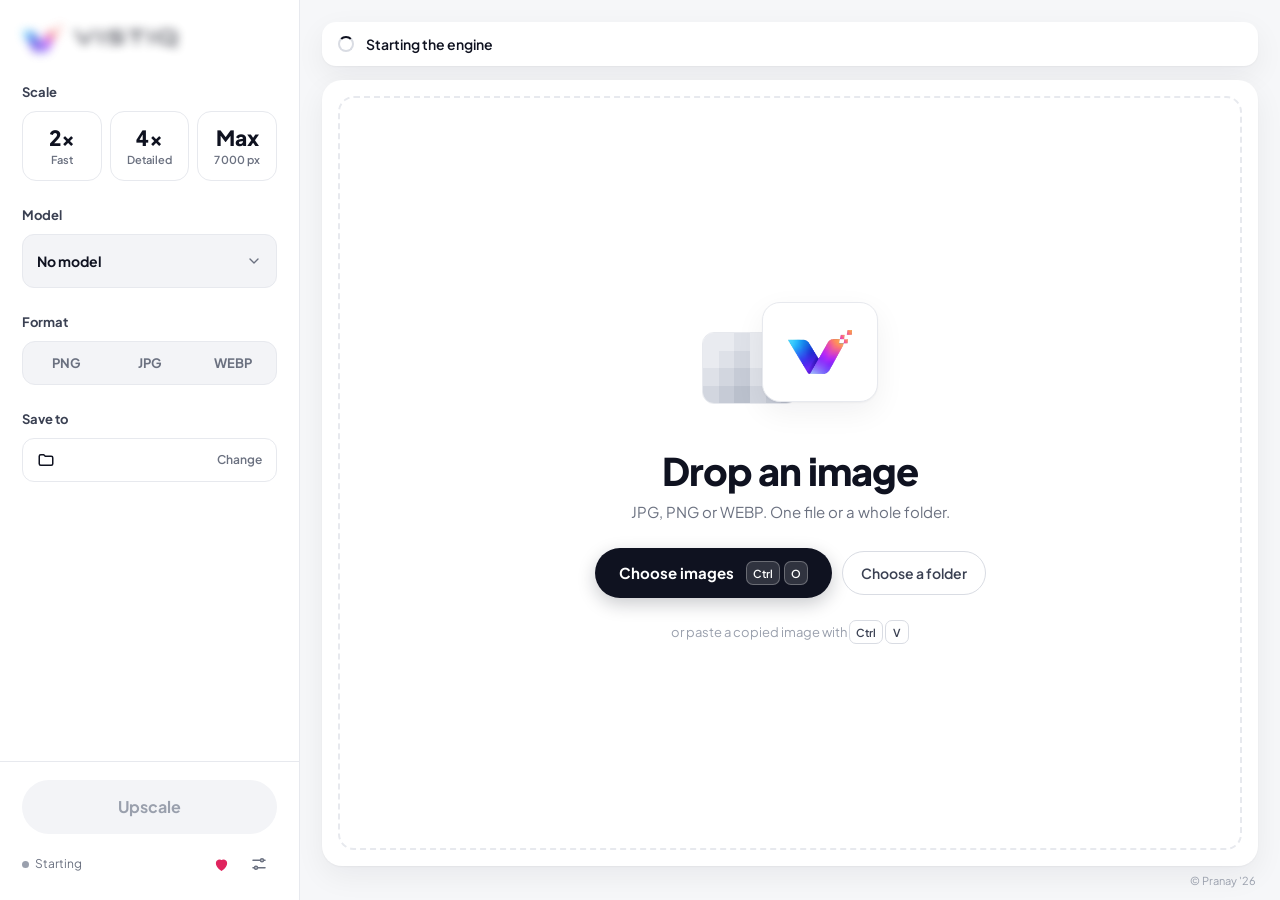
==== app/ui/index.html @ 2de5a00f "Magnifier over the before/after comparison Co-Authored-By: Claude Fable 5.2 <noreply@anthropic.com> " ====
<!doctype html>
<html lang="en">
<head>
<meta charset="utf-8">
<meta name="viewport" content="width=device-width, initial-scale=1">
<title>Vistiq</title>
<link rel="stylesheet" href="app.css">
</head>
<body>
<div class="shell">

  <aside class="rail" aria-label="Upscale settings">
    <button class="brand" id="brand" type="button" aria-label="Vistiq">
      <span class="logo" id="logo" aria-hidden="true">
        <span class="logo-blur"><span class="logo-art"><img src="assets/mark.png" alt=""><span class="word-ink"></span></span></span>
        <span class="logo-clear"><span class="logo-art"><img src="assets/mark.png" alt=""><span class="word-ink"></span></span></span>
      </span>
    </button>

    <div class="rail-body">
      <fieldset class="group">
        <legend>Scale</legend>
        <div class="tiles" role="radiogroup" aria-label="Scale" id="scales">
          <button type="button" class="tile" role="radio" data-scale="2"><b>2×</b><span data-sub="Fast">Fast</span></button>
          <button type="button" class="tile" role="radio" data-scale="4"><b>4×</b><span data-sub="Detailed">Detailed</span></button>
          <button type="button" class="tile" role="radio" data-scale="max"><b>Max</b><span data-sub="7000 px">7000 px</span></button>
        </div>
        <div class="size" id="size" hidden>
          <span id="size-in"></span>
          <svg viewBox="0 0 24 24" aria-hidden="true"><path d="M5 12h14M13 6l6 6-6 6"/></svg>
          <strong id="size-out"></strong>
        </div>
        <p class="hint size-note" id="size-note" hidden></p>
        <label class="toggle two-pass" id="two-pass-row" hidden>
          <input type="checkbox" id="two-pass"><span class="track"></span>
          <span class="toggle-text">Two passes<small>Two smaller steps instead of one jump. More detail, takes about 25% longer.</small></span>
        </label>
      </fieldset>

      <div class="group">
        <span class="label" id="model-label">Model</span>
        <button type="button" class="mdl-btn" id="mdl-btn" aria-haspopup="listbox" aria-expanded="false" aria-labelledby="model-label mdl-name">
          <span class="auto-badge" id="mdl-auto" hidden>AUTO</span>
          <span class="t"><b id="mdl-name">Model</b><small id="mdl-sub"></small></span>
          <svg viewBox="0 0 24 24" aria-hidden="true"><path d="M6 9l6 6 6-6"/></svg>
        </button>
        <div class="mdl-note" id="mdl-note" hidden></div>
      </div>

      <fieldset class="group">
        <legend>Format</legend>
        <div class="chips" role="radiogroup" aria-label="Format" id="formats">
          <button type="button" class="chip" role="radio" data-format="PNG">PNG</button>
          <button type="button" class="chip" role="radio" data-format="JPG">JPG</button>
          <button type="button" class="chip" role="radio" data-format="WEBP">WEBP</button>
        </div>
      </fieldset>

      <div class="group">
        <span class="label">Save to</span>
        <button type="button" class="folder" id="out-dir">
          <svg viewBox="0 0 24 24" aria-hidden="true"><path d="M3 7a2 2 0 0 1 2-2h4l2 2h8a2 2 0 0 1 2 2v8a2 2 0 0 1-2 2H5a2 2 0 0 1-2-2z"/></svg>
          <span id="out-dir-text"></span>
          <em>Change</em>
        </button>
      </div>
    </div>

    <div class="rail-foot">
      <div class="go-wrap" id="go-wrap">
        <button type="button" class="go" id="go" disabled>
          <span class="go-fill" id="go-fill" aria-hidden="true"></span>
          <span class="go-label" id="go-label">Upscale</span>
          <span class="go-label on" id="go-label-on" aria-hidden="true"></span>
        </button>
        <button type="button" class="go-x" id="go-x" aria-label="Cancel" title="Cancel" hidden>
          <svg viewBox="0 0 24 24" aria-hidden="true"><path d="M6 6l12 12M18 6L6 18"/></svg>
        </button>
      </div>
      <div class="go-meta" id="go-meta" hidden><span id="go-count"></span><span id="go-clock"></span></div>
      <div class="foot-row">
        <span class="status" id="status" role="status" aria-live="polite"></span>
        <span class="foot-icons">
        <button type="button" class="icon heart" id="open-support" aria-label="Support Vistiq">
          <svg viewBox="0 0 24 24" aria-hidden="true"><path d="M12 20s-7-4.4-7-10a4 4 0 0 1 7-2.6A4 4 0 0 1 19 10c0 5.6-7 10-7 10z"/></svg>
        </button>
        <button type="button" class="icon gear" id="open-settings" aria-label="Settings">
          <svg viewBox="0 0 24 24" aria-hidden="true"><path d="M4 7h10M18 7h2M4 17h2M10 17h10"/><circle cx="16" cy="7" r="2"/><circle cx="8" cy="17" r="2"/></svg>
        </button>
        </span>
      </div>
    </div>
  </aside>

  <main class="stage" id="stage">
    <div class="banner" id="banner" hidden>
      <span class="spinner" id="banner-spin" aria-hidden="true"></span>
      <span class="banner-text" id="banner-text"></span>
      <span class="banner-actions">
        <button type="button" class="ghost sm" id="banner-folder" hidden>Choose ComfyUI folder</button>
        <button type="button" class="ghost sm" id="banner-retry" hidden>Try again</button>
      </span>
    </div>

    <section class="setup" id="setup" hidden>
      <div class="setup-card">
        <h1 id="setup-h">Set up the engine</h1>
        <p class="lead" id="setup-lead">A one-time download. Vistiq keeps its own private copy, so nothing else on this PC changes.</p>
        <p class="gpu" id="gpu-line"></p>

        <div id="setup-choose" class="setup-choose">
          <span class="label">Model</span>
          <div class="models" id="setup-models" role="radiogroup" aria-label="Model"></div>
          <p class="hint" id="setup-total"></p>
          <div class="row setup-actions">
            <button type="button" class="primary" id="setup-go">Set up</button>
            <button type="button" class="ghost" id="setup-import">I already have the model files</button>
          </div>
          <button type="button" class="link" id="setup-own">Use my own ComfyUI instead</button>
        </div>

        <div id="setup-run" hidden>
          <ol class="steps" id="setup-steps"></ol>
          <div class="bar-row">
            <div class="bar"><span id="setup-bar"></span></div>
            <button type="button" class="ghost sm" id="setup-cancel">Pause</button>
          </div>
          <p class="hint detail" id="setup-detail"></p>
          <p class="hint">You can close Vistiq at any time. Setup carries on from where it stopped next time.</p>
        </div>

        <p class="setup-err" id="setup-err" hidden></p>
      </div>
    </section>

    <section class="empty" id="empty">
      <div class="dash" aria-hidden="true"></div>
      <div class="art" aria-hidden="true">
        <div class="pixels" id="pixels"></div>
        <div class="sharp"><img src="assets/mark.png" alt=""></div>
      </div>
      <h1>Drop an image</h1>
      <p>JPG, PNG or WEBP. One file or a whole folder.</p>
      <div class="row">
        <button type="button" class="primary" id="choose">
          Choose images <span class="keys light" aria-hidden="true"><kbd>Ctrl</kbd><kbd>O</kbd></span>
        </button>
        <button type="button" class="ghost" id="choose-folder">Choose a folder</button>
      </div>
      <p class="paste">or paste a copied image with <kbd>Ctrl</kbd> <kbd>V</kbd></p>
    </section>

    <section class="work" id="work" hidden>
      <header class="work-head">
        <div class="title">
          <h1 id="cur-name"></h1>
          <span id="cur-meta" class="meta"></span>
        </div>
        <div class="row">
          <button type="button" class="ghost" id="open-folder">Open folder</button>
          <button type="button" class="primary" id="show-file" hidden>Show file</button>
          <button type="button" class="icon remove-cur" id="remove-cur" aria-label="Remove this image" title="Remove this image">
            <svg viewBox="0 0 24 24" aria-hidden="true"><path d="M6 6l12 12M18 6L6 18"/></svg>
          </button>
        </div>
      </header>

      <div class="view" id="view">
        <img class="img after" id="img-after" alt="">
        <div class="before-clip" id="before-clip"><img class="img before" id="img-before" alt=""></div>
        <div class="divider" id="divider" hidden><span class="knob"><svg viewBox="0 0 24 24" aria-hidden="true"><path d="M9 6l-6 6 6 6M15 6l6 6-6 6"/></svg></span></div>
        <span class="tag left" id="tag-before" hidden>Before</span>
        <span class="tag right" id="tag-after" hidden>After</span>
        <input type="range" class="compare" id="compare" min="0" max="100" value="50" aria-label="Compare before and after" hidden>
        <div class="lens" id="lens" hidden aria-hidden="true">
          <div class="lens-layer" id="lens-lo-after"></div>
          <div class="lens-layer" id="lens-lo-before"></div>
          <img class="lens-layer" id="lens-hi-after" alt="">
          <img class="lens-layer" id="lens-hi-before" alt="">
          <span class="lens-line" id="lens-line"></span>
          <span class="lens-tag" id="lens-tag"></span>
        </div>
        <div class="veil" id="veil" hidden>
          <div class="ring"><svg viewBox="0 0 120 120" aria-hidden="true"><circle cx="60" cy="60" r="52" class="track"/><circle cx="60" cy="60" r="52" class="bar" id="ring-bar"/></svg><span id="ring-text"></span></div>
          <span class="veil-stage" id="veil-stage"></span>
          <button type="button" class="ghost sm" id="cancel">Cancel</button>
        </div>
        <div class="err" id="err" hidden></div>
      </div>

      <ul class="strip" id="strip" aria-label="Images"></ul>
    </section>

    <div class="toast" id="toast" role="status" aria-live="polite" hidden>
      <span class="toast-icon"><svg viewBox="0 0 24 24" aria-hidden="true"><path d="M12 3v12M7 10l5 5 5-5"/><path d="M5 21h14"/></svg></span>
      <div class="toast-text"><strong id="toast-title"></strong><span id="toast-body"></span></div>
      <button type="button" class="ghost sm" id="toast-later">Later</button>
      <button type="button" class="primary sm" id="toast-go">Restart now</button>
    </div>

    <span class="copyright">© Pranay '26</span>

    <div class="drop-hint" id="drop-hint" hidden><span>Drop to add</span></div>
  </main>
</div>

<div class="sheet-back" id="sheet" hidden>
  <div class="sheet" role="dialog" aria-modal="true" aria-labelledby="sheet-title">
    <header>
      <h2 id="sheet-title">Settings</h2>
      <button type="button" class="icon" id="close-settings" aria-label="Close">
        <svg viewBox="0 0 24 24" aria-hidden="true"><path d="M6 6l12 12M18 6L6 18"/></svg>
      </button>
    </header>
    <div class="group">
      <span class="label">Engine (ComfyUI)</span>
      <p class="hint" id="engine-line"></p>
      <label class="toggle">
        <input type="checkbox" id="keep-engine">
        <span class="track" aria-hidden="true"></span>
        <span class="toggle-text">Keep it running after closing Vistiq<small>Vistiq then opens ready to go. Uses a little memory in the background.</small></span>
      </label>
      <div class="row">
        <button type="button" class="ghost sm" id="stop-engine">Stop engine</button>
        <button type="button" class="ghost sm" id="reconnect">Reconnect</button>
        <button type="button" class="ghost sm" id="pick-comfy">Use another ComfyUI</button>
      </div>
    </div>
    <div class="group">
      <label for="max-size">Largest size</label>
      <div class="select">
        <select id="max-size">
          <option value="4096">4096 px (4K)</option>
          <option value="7000">7000 px</option>
          <option value="8192">8192 px (8K)</option>
          <option value="12000">12 000 px</option>
          <option value="16384">16 384 px (the most the upscaler can do)</option>
        </select>
        <svg viewBox="0 0 24 24" aria-hidden="true"><path d="M6 9l6 6 6-6"/></svg>
      </div>
      <p class="hint">Max goes up to this, and 2× and 4× never go past it. Bigger images take much longer and need more memory.</p>
    </div>
    <div class="group">
      <span class="label">Updates</span>
      <div class="upd">
        <div class="upd-text">
          <strong id="upd-version"></strong>
          <span class="hint" id="upd-status"></span>
        </div>
        <button type="button" class="ghost sm" id="upd-check">Check for updates</button>
        <button type="button" class="primary sm" id="upd-restart" hidden>Restart to update</button>
      </div>
      <button type="button" class="link" id="upd-notes" hidden>What's new</button>
    </div>
    <div class="group">
      <span class="label">Help</span>
      <div class="row"><button type="button" class="ghost sm" id="logs">Open logs</button></div>
    </div>
  </div>
</div>

<div class="sheet-back" id="support" hidden>
  <div class="sheet support" role="dialog" aria-modal="true" aria-labelledby="support-title">
    <header>
      <h2 id="support-title">Support Vistiq</h2>
      <button type="button" class="icon" id="close-support" aria-label="Close">
        <svg viewBox="0 0 24 24" aria-hidden="true"><path d="M6 6l12 12M18 6L6 18"/></svg>
      </button>
    </header>
    <p class="hint lead">Vistiq is free. If it saves you time, you can say thanks with PayPal.</p>
    <div class="qr"><img src="assets/support-qr.svg" alt="QR code for the PayPal support page"></div>
    <p class="hint center">Scan with your phone, or</p>
    <button type="button" class="primary pay" id="open-paypal">
      <svg viewBox="0 0 24 24" aria-hidden="true"><path d="M12 20s-7-4.4-7-10a4 4 0 0 1 7-2.6A4 4 0 0 1 19 10c0 5.6-7 10-7 10z"/></svg>
      Open PayPal
    </button>
    <button type="button" class="link center" id="paypal-mail">pranayratan@gmail.com</button>
  </div>
</div>

<div class="mdl-menu" id="mdl-menu" role="listbox" aria-labelledby="model-label" hidden></div>

<script src="app.js"></script>
</body>
</html>
---- app/ui/app.css ----
:root{
  --brand:linear-gradient(90deg,#22B0F5 0%,#3B54E9 30%,#8B2EF2 58%,#E0509F 82%,#FF9A52 100%);
  --bg:#F6F7F9; --rail:#FFFFFF; --card:#FFFFFF; --field:#F3F4F7; --line:#E7E9EE; --line-2:#D9DCE3;
  --ink:#0F1220; --ink-2:#3A4052; --dim:#6B7180; --faint:#9AA0AD;
  --ok:#1F9D55; --bad:#D92D3A; --bad-soft:#FDEEEF;
  --r-s:10px; --r:14px; --r-l:20px;
  --font:"Plus Jakarta Sans","Segoe UI Variable Text","Segoe UI",-apple-system,BlinkMacSystemFont,Roboto,"Helvetica Neue",sans-serif;
  --shadow:0 1px 2px rgba(15,18,32,.04),0 10px 30px rgba(15,18,32,.06);
  --shadow-btn:0 6px 18px rgba(15,18,32,.22);
}
@font-face{font-family:"Plus Jakarta Sans";src:url(assets/fonts/plus-jakarta-sans-400.ttf) format("truetype");font-weight:400;font-display:block}
@font-face{font-family:"Plus Jakarta Sans";src:url(assets/fonts/plus-jakarta-sans-500.ttf) format("truetype");font-weight:500;font-display:block}
@font-face{font-family:"Plus Jakarta Sans";src:url(assets/fonts/plus-jakarta-sans-600.ttf) format("truetype");font-weight:600;font-display:block}
@font-face{font-family:"Plus Jakarta Sans";src:url(assets/fonts/plus-jakarta-sans-700.ttf) format("truetype");font-weight:700;font-display:block}
@font-face{font-family:"Plus Jakarta Sans";src:url(assets/fonts/plus-jakarta-sans-800.ttf) format("truetype");font-weight:800;font-display:block}
*{box-sizing:border-box}
html,body{margin:0;height:100%;overflow:hidden}
body{background:var(--bg);color:var(--ink);font-family:var(--font);font-size:14px;line-height:20px;-webkit-font-smoothing:antialiased;user-select:none}
button,select,input{font:inherit;color:inherit}
button{cursor:pointer;border:0;background:none;padding:0;transition:background-color .12s,border-color .12s,color .12s,transform .12s,box-shadow .12s,opacity .12s}
button:disabled{cursor:not-allowed}
button:focus-visible,select:focus-visible,input:focus-visible{outline:2px solid var(--ink);outline-offset:2px}
svg{width:18px;height:18px;fill:none;stroke:currentColor;stroke-width:2;stroke-linecap:round;stroke-linejoin:round;flex-shrink:0}
kbd{display:inline-flex;align-items:center;justify-content:center;min-width:24px;height:24px;padding:0 6px;border-radius:7px;background:var(--card);border:1px solid var(--line-2);font:600 11px var(--font);color:var(--ink-2)}
[hidden]{display:none !important}

.shell{display:flex;height:100%}

/* rail */
.rail{width:300px;flex-shrink:0;background:var(--rail);border-right:1px solid var(--line);display:flex;flex-direction:column}
.brand{height:78px;padding:0 22px;display:flex;align-items:center;gap:12px;text-align:left}
.logo{position:relative;display:block;--x:-200px;--y:-200px}
.logo-blur,.logo-clear{display:block}
.logo-clear{position:absolute;inset:0}
.logo-art{display:flex;align-items:center;gap:12px}
.logo-art img{width:40px;height:auto;display:block}
.logo-blur{filter:blur(5px);opacity:.7;transition:filter .35s,opacity .35s}
.logo-clear{opacity:0;-webkit-mask-image:radial-gradient(circle 30px at var(--x) var(--y),#000 45%,transparent 100%);mask-image:radial-gradient(circle 30px at var(--x) var(--y),#000 45%,transparent 100%);transition:opacity .2s}
.word-ink{display:block;width:104px;height:18px;background:var(--ink);-webkit-mask:url(assets/wordmark.png) left center/contain no-repeat;mask:url(assets/wordmark.png) left center/contain no-repeat}
.brand:hover .logo-clear{opacity:1}
.brand.revealed .logo-blur{filter:blur(0);opacity:1}
.brand.revealed .logo-clear{opacity:0}
@media (prefers-reduced-motion: reduce){.logo-blur,.logo-clear{transition:none}}

.rail-body{flex:1;overflow-y:auto;padding:4px 22px 0;display:flex;flex-direction:column;gap:24px}
.group{margin:0;padding:0;border:0;display:flex;flex-direction:column;gap:9px}
.group legend,.group label,.group .label{padding:0;margin-bottom:9px;font-size:13px;font-weight:650;color:var(--ink-2)}
.group label,.group .label{margin-bottom:0}
.hint{margin:0;font-size:12px;line-height:16px;color:var(--dim)}

.tiles{display:grid;grid-template-columns:repeat(3,minmax(0,1fr));gap:8px}
.tile{height:70px;border:1.5px solid var(--line);border-radius:var(--r);background:var(--card);display:flex;flex-direction:column;align-items:center;justify-content:center;gap:2px}
.tile b{font-size:21px;line-height:26px;font-weight:800;letter-spacing:-.01em;font-variant-numeric:tabular-nums}
.tile span{font-size:11px;line-height:14px;font-weight:600;color:var(--dim)}
.tile:hover{border-color:var(--line-2);background:var(--field)}
.tile[aria-checked="true"]{border-color:var(--ink);background:var(--field)}
.tile[aria-checked="true"] span{color:var(--ink-2)}
.size{margin-top:2px;padding:10px 12px;border-radius:12px;background:var(--field);display:flex;align-items:center;justify-content:space-between;font-size:13px;font-variant-numeric:tabular-nums;color:var(--dim)}
.size strong{color:var(--ink);font-weight:800}
.size svg{width:16px;height:16px}

.select{position:relative}
.select select{width:100%;height:44px;padding:0 38px 0 14px;appearance:none;background:var(--field);border:1px solid var(--line);border-radius:12px;font-weight:600;cursor:pointer}
.select svg{position:absolute;right:14px;top:13px;pointer-events:none;color:var(--dim);width:16px;height:16px}

.chips{display:grid;grid-template-columns:repeat(3,minmax(0,1fr));gap:4px;padding:4px;border-radius:13px;background:var(--field);border:1px solid var(--line)}
.chip{height:34px;border-radius:10px;font-size:13px;font-weight:700;color:var(--dim)}
.chip:hover{color:var(--ink)}
.chip[aria-checked="true"]{background:var(--card);color:var(--ink);box-shadow:0 1px 3px rgba(15,18,32,.12)}

.folder{height:44px;padding:0 14px;border:1px solid var(--line);border-radius:12px;background:var(--card);display:flex;align-items:center;gap:10px;text-align:left;font-weight:600}
.folder span{flex:1;overflow:hidden;text-overflow:ellipsis;white-space:nowrap}
.folder em{font-style:normal;font-size:12px;color:var(--dim)}
.folder:hover{border-color:var(--line-2)}

.rail-foot{padding:18px 22px;border-top:1px solid var(--line);display:flex;flex-direction:column;gap:12px}
.go-wrap{position:relative}
.go{--p:0%;position:relative;width:100%;height:54px;border-radius:27px;overflow:hidden;background:var(--brand);color:#fff;font-size:16px;font-weight:700;display:flex;align-items:center;justify-content:center;box-shadow:0 8px 22px rgba(120,60,230,.32)}
.go:hover:not(:disabled):not(.running){transform:translateY(-1px);box-shadow:0 12px 26px rgba(120,60,230,.4)}
.go:disabled{background:var(--field);color:var(--faint);box-shadow:none}
.go-fill{position:absolute;left:0;top:0;bottom:0;width:0;background:var(--brand);background-size:var(--bw,300px) 100%;border-radius:27px;transition:width .4s ease}
.go-label{position:relative}
.go-label.on{display:none}
.go.running{background:var(--field);color:var(--ink);box-shadow:inset 0 0 0 1.5px var(--line-2);cursor:default;justify-content:flex-start;padding-left:22px}
.go.running .go-fill{width:var(--p)}
.go.running .go-label.on{display:block;position:absolute;left:22px;color:#fff;clip-path:inset(0 calc(100% - var(--fillpx, 0px)) 0 0)}
.go.running.indeterminate .go-fill{width:100%;opacity:.35;border-radius:27px;
  background:linear-gradient(90deg,#22B0F5,#3B54E9,#8B2EF2,#E0509F,#FF9A52,#E0509F,#8B2EF2,#3B54E9,#22B0F5) 0 0/600px 100% repeat-x;
  animation:flow 2.4s linear infinite;transition:none}
@keyframes flow{from{background-position:0 0}to{background-position:-600px 0}}
.go-x{position:absolute;right:7px;top:7px;width:40px;height:40px;border-radius:20px;background:#fff;border:1px solid var(--line-2);color:var(--ink);display:flex;align-items:center;justify-content:center;box-shadow:0 1px 3px rgba(15,18,32,.08)}
.go-x:hover{border-color:var(--bad);color:var(--bad)}
.go-x svg{width:16px;height:16px;stroke-width:2.4}
.go-meta{display:flex;justify-content:space-between;margin-top:-4px;padding:0 4px;font-size:12px;color:var(--dim);font-variant-numeric:tabular-nums}
.copyright{position:absolute;right:24px;bottom:9px;font-size:11px;color:var(--faint);pointer-events:none}
@media (prefers-reduced-motion: reduce){.go-fill{transition:none}.go.running.indeterminate .go-fill{animation:none}}
.keys{display:inline-flex;gap:4px}
.go kbd,.keys.light kbd{background:rgba(255,255,255,.14);border-color:rgba(255,255,255,.28);color:#fff}
.foot-row{display:flex;align-items:center;justify-content:space-between;gap:8px}
.status{font-size:12px;line-height:16px;color:var(--dim);display:flex;align-items:center;gap:6px;min-width:0}
.status .dot{width:7px;height:7px;border-radius:50%;background:var(--faint);flex-shrink:0}
.status.ok .dot{background:var(--ok)}
.status.bad .dot{background:var(--bad)}
.icon{width:36px;height:36px;border-radius:10px;display:flex;align-items:center;justify-content:center;color:var(--dim)}
.icon:hover{background:var(--field);color:var(--ink)}

/* stage */
.stage{flex:1;min-width:0;position:relative;padding:22px 22px 34px;display:flex;flex-direction:column;gap:14px}
.banner{display:flex;align-items:center;gap:12px;padding:12px 16px;border-radius:var(--r);background:var(--card);box-shadow:var(--shadow);font-weight:600}
.banner.bad{background:var(--bad-soft);color:var(--bad)}
.banner-text{flex:1}
.banner-actions{display:flex;gap:8px}
.spinner{width:16px;height:16px;border-radius:50%;border:2px solid var(--line-2);border-top-color:var(--ink);animation:spin .8s linear infinite;flex-shrink:0}
@keyframes spin{to{transform:rotate(360deg)}}

.primary{height:50px;padding:0 24px;border-radius:25px;background:var(--ink);color:#fff;font-size:15px;font-weight:700;display:inline-flex;align-items:center;gap:12px;box-shadow:var(--shadow-btn)}
.primary:hover{transform:translateY(-1px)}
.ghost{height:44px;padding:0 18px;border-radius:22px;border:1px solid var(--line-2);background:var(--card);font-weight:600;color:var(--ink-2)}
.ghost:hover{border-color:var(--ink);color:var(--ink)}
.ghost.sm{height:34px;padding:0 14px;border-radius:17px;font-size:13px}
.row{display:flex;align-items:center;gap:10px}

.empty{flex:1;position:relative;border-radius:var(--r-l);background:var(--card);box-shadow:var(--shadow);display:flex;flex-direction:column;align-items:center;justify-content:center;text-align:center}
.empty .dash{position:absolute;inset:16px;border:2px dashed var(--line);border-radius:16px;pointer-events:none}
.empty h1{margin:0;font-size:38px;line-height:46px;font-weight:800;letter-spacing:-.025em}
.empty>p{margin:8px 0 0;font-size:15px;color:var(--dim)}
.empty .row{margin-top:26px}
.empty .paste{margin-top:22px;font-size:13px;color:var(--faint)}
.art{position:relative;width:176px;height:120px;margin-bottom:26px}
.pixels{position:absolute;left:0;top:30px;width:96px;height:72px;border-radius:12px;overflow:hidden;display:grid;grid-template-columns:repeat(6,1fr);border:1px solid var(--line)}
.pixels i{display:block}
.sharp{position:absolute;right:0;top:0;width:116px;height:100px;border-radius:18px;background:var(--card);border:1px solid var(--line);box-shadow:var(--shadow);display:flex;align-items:center;justify-content:center}
.sharp img{width:64px}

.work{flex:1;min-height:0;display:flex;flex-direction:column;gap:14px}
.work-head{display:flex;align-items:center;justify-content:space-between;gap:16px}
.title{min-width:0}
.title h1{margin:0;font-size:21px;line-height:28px;font-weight:800;letter-spacing:-.015em;overflow:hidden;text-overflow:ellipsis;white-space:nowrap}
.meta{font-size:13px;color:var(--dim);font-weight:600}
.meta.ok{color:var(--ok)}
.meta.bad{color:var(--bad)}

.view{flex:1;min-height:0;position:relative;overflow:hidden;border-radius:var(--r-l);background:#ECEEF2;box-shadow:var(--shadow)}
.img{position:absolute;inset:0;width:100%;height:100%;object-fit:contain;pointer-events:none}
.before-clip{position:absolute;inset:0;overflow:hidden}
.divider{position:absolute;top:0;bottom:0;width:2px;margin-left:-1px;background:#fff;box-shadow:0 0 10px rgba(15,18,32,.3);pointer-events:none}
.knob{position:absolute;top:50%;left:50%;width:42px;height:42px;margin:-21px 0 0 -21px;border-radius:50%;background:var(--ink);color:#fff;display:flex;align-items:center;justify-content:center;box-shadow:var(--shadow-btn)}
.tag{position:absolute;top:14px;padding:4px 11px;border-radius:13px;font-size:12px;font-weight:700;pointer-events:none}
.tag.left{left:14px;background:rgba(255,255,255,.9);color:var(--ink-2)}
.tag.right{right:14px;background:var(--ink);color:#fff}
.compare{position:absolute;inset:0;width:100%;height:100%;margin:0;opacity:0;pointer-events:none}
.view.lensing{cursor:none}
.view.grab{cursor:ew-resize}
.lens{position:absolute;left:0;top:0;width:260px;height:260px;margin:-130px 0 0 -130px;border-radius:50%;overflow:hidden;pointer-events:none;background:#ECEEF2;box-shadow:0 0 0 3px #fff,0 0 0 4.5px rgba(15,18,32,.35),0 16px 44px rgba(15,18,32,.4);will-change:transform}
.lens-layer{position:absolute;inset:0;width:100%;height:100%;background-repeat:no-repeat}
.lens-layer[hidden],.lens-line[hidden]{display:none}
.lens-line{position:absolute;top:0;bottom:0;width:2px;margin-left:-1px;background:#fff;box-shadow:0 0 8px rgba(15,18,32,.35)}
.lens-tag{position:absolute;left:50%;bottom:14px;transform:translateX(-50%);padding:3px 10px;border-radius:11px;background:rgba(15,18,32,.78);color:#fff;font-size:11px;line-height:16px;font-weight:800;white-space:nowrap}
.view:focus-within{outline:2px solid var(--ink);outline-offset:3px}
.veil{position:absolute;inset:0;background:rgba(255,255,255,.72);backdrop-filter:blur(6px);display:flex;flex-direction:column;align-items:center;justify-content:center;gap:12px}
.ring{position:relative;width:120px;height:120px;display:flex;align-items:center;justify-content:center;font-size:22px;font-weight:800;font-variant-numeric:tabular-nums}
.ring svg{position:absolute;inset:0;width:120px;height:120px;transform:rotate(-90deg)}
.ring .track{stroke:var(--line);stroke-width:8}
.ring .bar{stroke:var(--ink);stroke-width:8;stroke-dasharray:327;stroke-dashoffset:327;transition:stroke-dashoffset .3s}
.ring.indeterminate svg{animation:spin 1.2s linear infinite}
.ring.indeterminate .bar{stroke-dashoffset:245}
.veil-stage{font-weight:700;color:var(--ink-2)}
.err{position:absolute;left:16px;right:16px;bottom:16px;padding:12px 16px;border-radius:12px;background:var(--bad-soft);color:var(--bad);font-weight:600}

.strip{list-style:none;margin:-8px -8px -16px -6px;padding:8px 8px 16px 6px;height:102px;flex-shrink:0;display:flex;gap:10px;overflow-x:auto}
.strip li{flex-shrink:0;position:relative}
.thumb{width:110px;height:76px;padding:3px;border:2px solid transparent;border-radius:16px;background:var(--card);box-shadow:var(--shadow);position:relative}
.thumb img{width:100%;height:100%;border-radius:11px;object-fit:cover;display:block}
.thumb[aria-current="true"]{border-color:var(--ink)}
.thumb .badge{position:absolute;right:8px;bottom:8px;width:20px;height:20px;border-radius:50%;display:flex;align-items:center;justify-content:center;color:#fff}
.thumb .badge svg{width:11px;height:11px;stroke-width:3.6}
.badge.done{background:var(--ok)}
.badge.error{background:var(--bad)}
.badge.running{background:var(--ink)}
.badge.running::after{content:"";width:10px;height:10px;border-radius:50%;border:2px solid rgba(255,255,255,.35);border-top-color:#fff;animation:spin .8s linear infinite}
.remove{position:absolute;top:-6px;right:-6px;width:22px;height:22px;border-radius:50%;background:var(--ink);color:#fff;box-shadow:0 0 0 2px var(--bg,#F4F5F8);display:none;align-items:center;justify-content:center}
.remove svg{width:12px;height:12px;stroke-width:3}
.strip li:hover .remove{display:flex}
.add{width:76px;height:76px;border:2px dashed var(--line-2);border-radius:16px;color:var(--dim);display:flex;align-items:center;justify-content:center}
.add:hover{border-color:var(--ink);color:var(--ink)}

.drop-hint{position:absolute;inset:12px;border-radius:var(--r-l);border:2px dashed var(--ink);background:rgba(255,255,255,.85);display:flex;align-items:center;justify-content:center;font-size:22px;font-weight:800;pointer-events:none}

/* settings sheet */
.sheet-back{position:fixed;inset:0;background:rgba(15,18,32,.28);display:flex;align-items:center;justify-content:center}
.sheet{width:440px;max-width:calc(100% - 32px);border-radius:var(--r-l);background:var(--card);box-shadow:0 30px 80px rgba(15,18,32,.25);padding:22px 24px 20px;display:flex;flex-direction:column;gap:20px}
.sheet header{display:flex;align-items:center;justify-content:space-between}
.sheet h2{margin:0;font-size:19px;font-weight:800}
.sheet input[type=number]{height:42px;padding:0 12px;border-radius:12px;border:1px solid var(--line);background:var(--field);font-weight:600;user-select:text}
.version{text-align:right}

/* engine setup */
.setup{flex:1;min-height:0;overflow-y:auto;border-radius:var(--r-l);background:var(--card);box-shadow:var(--shadow);display:flex;align-items:center;justify-content:center;padding:32px}
.setup-card{width:560px;max-width:100%;display:flex;flex-direction:column;gap:14px}
.setup h1{margin:0;font-size:30px;line-height:38px;font-weight:800;letter-spacing:-.02em}
.setup .lead{margin:0;font-size:15px;line-height:22px;color:var(--dim)}
.setup .gpu{margin:0 0 6px;font-size:13px;font-weight:600;color:var(--ink-2)}
.setup .gpu.bad{color:var(--bad)}
.setup .label{display:block;margin:10px 0 10px;font-size:13px;font-weight:650;color:var(--ink-2)}
.models{display:flex;flex-direction:column;gap:10px}
.model{display:flex;align-items:center;gap:14px;padding:14px 16px;border:1.5px solid var(--line);border-radius:var(--r);text-align:left;background:var(--card)}
.model:hover{border-color:var(--line-2);background:var(--field)}
.model[aria-checked="true"]{border-color:var(--ink);background:var(--field)}
.model .radio{width:18px;height:18px;border-radius:50%;border:2px solid var(--line-2);flex-shrink:0;display:flex;align-items:center;justify-content:center}
.model[aria-checked="true"] .radio{border-color:var(--ink)}
.model[aria-checked="true"] .radio::after{content:"";width:8px;height:8px;border-radius:50%;background:var(--ink)}
.model .txt{flex:1;display:flex;flex-direction:column}
.model b{font-size:15px;font-weight:700}
.model small{font-size:12px;color:var(--dim)}
.model .gb{font-size:13px;font-weight:700;color:var(--ink-2);font-variant-numeric:tabular-nums}
.model .pick{margin-left:8px;padding:2px 8px;border-radius:10px;background:var(--ink);color:#fff;font-size:11px;font-weight:700}
#setup-total{margin:12px 0 0;padding-left:2px}
.setup-actions{margin-top:22px}
.link{align-self:flex-start;margin-top:16px;font-size:13px;font-weight:600;color:var(--dim);text-decoration:underline;text-underline-offset:3px}
.link:hover{color:var(--ink)}
.steps{list-style:none;margin:6px 0 4px;padding:0;display:flex;flex-direction:column;gap:2px}
.steps li{display:flex;align-items:center;gap:12px;height:38px;font-weight:600;color:var(--faint)}
.steps li .st{width:20px;height:20px;border-radius:50%;border:2px solid var(--line-2);flex-shrink:0;display:flex;align-items:center;justify-content:center}
.steps li.done{color:var(--ink-2)}
.steps li.done .st{background:var(--ok);border-color:var(--ok);color:#fff}
.steps li.done .st svg{width:11px;height:11px;stroke-width:3.6}
.steps li.now{color:var(--ink)}
.steps li.now .st{border-color:var(--line);border-top-color:var(--ink);animation:spin .8s linear infinite}
.bar-row{display:flex;align-items:center;gap:16px;margin-top:2px}
.bar-row .bar{flex:1}
.setup .detail{margin:-4px 0 0;font-variant-numeric:tabular-nums}
.bar{height:8px;border-radius:4px;background:var(--field);overflow:hidden}
.bar span{display:block;height:100%;width:0;border-radius:4px;background:var(--ink);transition:width .3s}
.bar.indeterminate span{width:30%;animation:slide 1.2s ease-in-out infinite}
@keyframes slide{from{transform:translateX(-100%)}to{transform:translateX(340%)}}
.between{justify-content:space-between}
.setup-err{margin:4px 0 0;padding:12px 16px;border-radius:12px;background:var(--bad-soft);color:var(--bad);font-weight:600}

/* support */
.foot-icons{display:flex;gap:2px}
.heart{position:relative;color:#E0245E}
.heart svg{fill:#E0245E;stroke:#E0245E;width:17px;height:17px;animation:beat 1.6s ease-in-out infinite;transform-origin:center}
.heart::before{content:"";position:absolute;inset:4px;border-radius:50%;border:1.5px solid #E0245E;opacity:0;animation:ring 1.6s ease-out infinite;pointer-events:none}
.heart:hover{background:#FDECF1}
@keyframes beat{0%,100%{transform:scale(1)}14%{transform:scale(1.18)}28%{transform:scale(1)}42%{transform:scale(1.12)}70%{transform:scale(1)}}
@keyframes ring{0%{transform:scale(.6);opacity:.55}80%,100%{transform:scale(1.25);opacity:0}}
@media (prefers-reduced-motion: reduce){.heart svg,.heart::before{animation:none}}
.support{width:380px;align-items:stretch;text-align:left}
.support .lead{margin:-8px 0 0;font-size:13px;line-height:19px}
.qr{align-self:center;width:208px;height:208px;padding:16px;border-radius:var(--r);border:1px solid var(--line);background:#fff}
.qr img{width:100%;height:100%;display:block;image-rendering:pixelated}
.center{text-align:center;align-self:center;margin:0}
.pay{justify-content:center}
.pay svg{width:18px;height:18px}
.setup-choose{display:flex;flex-direction:column}
#setup-run{display:flex;flex-direction:column;gap:10px}
#setup-run .detail{margin:0}
#setup-run .hint:last-child{margin-top:6px;color:var(--faint)}

/* updates */
.primary.sm{height:34px;padding:0 16px;border-radius:17px;font-size:13px;gap:8px;box-shadow:none}
.upd{display:flex;align-items:center;gap:10px;padding:12px 14px;border-radius:12px;background:var(--field)}
.upd-text{flex:1;display:flex;flex-direction:column;min-width:0}
.upd-text strong{font-size:14px;font-weight:700}
.upd-text .hint.ok{color:var(--ok)}
.upd-text .hint.bad{color:var(--bad)}
.gear{position:relative}
.gear.has-update::after{content:"";position:absolute;top:6px;right:6px;width:8px;height:8px;border-radius:50%;background:#E0245E;border:2px solid var(--rail)}
.toast{position:absolute;right:28px;bottom:28px;max-width:440px;display:flex;align-items:center;gap:12px;padding:12px 12px 12px 14px;border-radius:16px;background:var(--card);box-shadow:0 2px 6px rgba(15,18,32,.06),0 18px 40px rgba(15,18,32,.16);border:1px solid var(--line);z-index:5}
.toast-icon{width:34px;height:34px;border-radius:10px;background:var(--field);display:flex;align-items:center;justify-content:center;flex-shrink:0}
.toast-text{flex:1;display:flex;flex-direction:column;min-width:0}
.toast-text strong{font-size:14px;font-weight:700}
.toast-text span{font-size:12px;color:var(--dim)}

.remove-cur{width:44px;height:44px;border-radius:22px;border:1px solid var(--line-2);background:var(--card);color:var(--ink-2)}
.remove-cur:hover{border-color:var(--bad);color:var(--bad);background:var(--bad-soft)}
.remove-cur:disabled{opacity:.4}

.toggle{display:flex;align-items:flex-start;gap:12px;cursor:pointer;margin:2px 0 4px}
.toggle input{position:absolute;opacity:0;width:1px;height:1px}
.toggle .track{width:38px;height:22px;border-radius:11px;background:var(--line-2);position:relative;flex-shrink:0;transition:background-color .15s;margin-top:1px}
.toggle .track::after{content:"";position:absolute;top:3px;left:3px;width:16px;height:16px;border-radius:50%;background:#fff;box-shadow:0 1px 2px rgba(15,18,32,.2);transition:transform .15s}
.toggle input:checked+.track{background:var(--ink)}
.toggle input:checked+.track::after{transform:translateX(16px)}
.toggle input:focus-visible+.track{outline:2px solid var(--ink);outline-offset:2px}
.toggle-text{display:flex;flex-direction:column;font-size:13px;font-weight:600;color:var(--ink)}
.toggle-text small{font-size:12px;font-weight:400;color:var(--dim);line-height:16px}

.size-note{margin:-2px 2px 0}
.tile.same{opacity:.55}
.inline-link{display:inline;font:inherit;font-weight:700;color:var(--ink);text-decoration:underline;text-underline-offset:2px}
.inline-link:hover{color:#8B2EF2}
.go.running .go-fill{transition:none}
.ring .bar{transition:none}

/* model picker */
.mdl-btn{height:54px;padding:0 14px;border-radius:12px;background:var(--field);border:1px solid var(--line);display:flex;align-items:center;gap:10px;text-align:left;width:100%}
.mdl-btn:hover{border-color:var(--line-2)}
.mdl-btn .t{flex:1;min-width:0;display:flex;flex-direction:column;line-height:17px}
.mdl-btn .t b{font-size:14px;font-weight:700;white-space:nowrap;overflow:hidden;text-overflow:ellipsis}
.mdl-btn .t small{font-size:12px;color:var(--dim);white-space:nowrap;overflow:hidden;text-overflow:ellipsis}
.mdl-btn svg{width:16px;height:16px;color:var(--dim)}
.auto-badge{padding:2px 7px;border-radius:9px;background:var(--brand);color:#fff;font-size:10px;font-weight:800;letter-spacing:.02em;flex-shrink:0}
.mdl-note{display:flex;flex-direction:column;gap:5px;padding:10px 12px;border-radius:12px;background:#F4F1FE;font-size:12px;line-height:16px;color:#4B3A8C}
.mdl-note.plain{background:var(--field);color:var(--ink-2)}
.mdl-note.bad{background:var(--bad-soft);color:var(--bad)}
.mdl-note .row2{display:flex;justify-content:space-between;gap:8px;font-weight:700}
.mdl-note .mini{height:4px;border-radius:2px;background:#fff;overflow:hidden}
.mdl-note .mini span{display:block;height:100%;background:var(--brand);transition:width .4s}
.mdl-note .lnk{font-weight:700;text-decoration:underline;text-underline-offset:2px;color:inherit;font-size:12px}
.mdl-menu{position:fixed;z-index:20;width:360px;max-height:calc(100vh - 40px);overflow-y:auto;background:#fff;border-radius:16px;border:1px solid var(--line);box-shadow:0 20px 50px rgba(15,18,32,.18);padding:6px}
.opt{display:flex;align-items:center;gap:12px;padding:10px 12px;border-radius:11px;cursor:pointer}
.opt:hover{background:var(--field)}
.opt.on{background:var(--field)}
.opt.off{cursor:default}
.opt.off:hover{background:none}
.opt .t{flex:1;min-width:0;display:flex;flex-direction:column;line-height:17px}
.opt .t b{font-size:14px;font-weight:700;display:flex;align-items:center;gap:6px}
.opt .t small{font-size:12px;color:var(--dim)}
.opt .here{font-size:11px;font-weight:700;color:var(--ok)}
.opt .gbsz{font-size:12px;font-weight:700;color:var(--dim);white-space:nowrap}
.opt .check{width:18px;height:18px;color:var(--ink);flex-shrink:0}
.opt .acts{display:flex;align-items:center;gap:6px;flex-shrink:0}
.pill{height:30px;padding:0 12px;border-radius:15px;border:1px solid var(--line-2);background:#fff;font-size:12px;font-weight:700;display:inline-flex;align-items:center;gap:6px;color:var(--ink)}
.pill:hover{border-color:var(--ink)}
.pill.danger{border-color:var(--bad);color:#fff;background:var(--bad)}
.pill svg{width:13px;height:13px;stroke-width:2.4}
.bin{width:30px;height:30px;border-radius:15px;display:inline-flex;align-items:center;justify-content:center;color:var(--faint)}
.bin:hover{background:var(--bad-soft);color:var(--bad)}
.bin svg{width:15px;height:15px}
.opt .dlbar{width:90px;display:flex;flex-direction:column;gap:3px;font-size:11px;color:var(--dim);text-align:right}
.opt .dlbar .mini{height:4px;border-radius:2px;background:var(--field);overflow:hidden}
.opt .dlbar .mini span{display:block;height:100%;background:var(--brand)}
.sep{height:1px;background:var(--line);margin:4px 8px}
.menu-msg{margin:6px 10px 4px;font-size:12px;color:var(--bad);font-weight:600}

.two-pass{margin-top:6px}
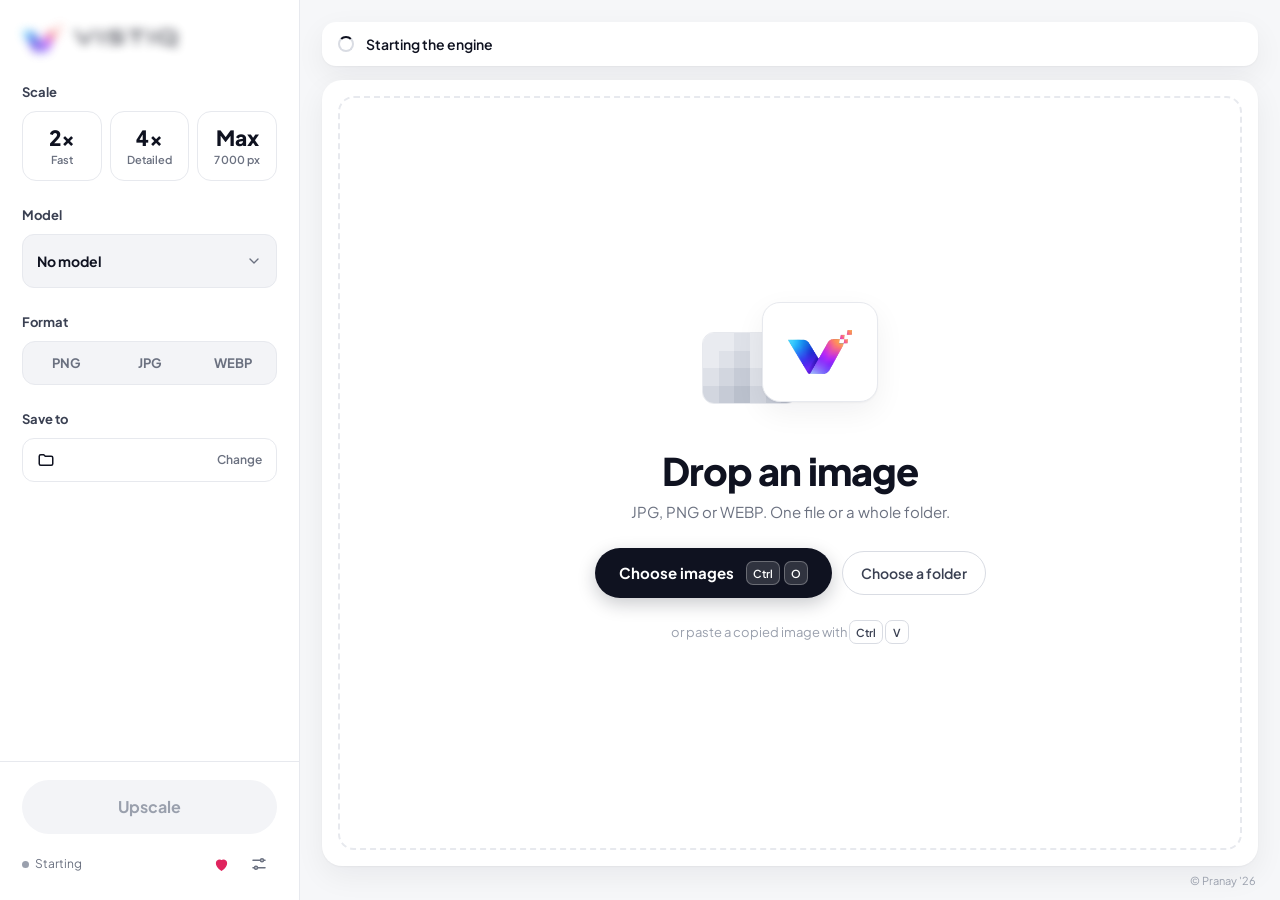
==== commit 7823ac80: "Offer own-engine setup when a chosen ComfyUI can't be used; never start ComfyUI Desktop Co-Authored-" ====
--- a/app/ui/index.html
+++ b/app/ui/index.html
@@ -106,6 +106,7 @@
       <div class="setup-card">
         <h1 id="setup-h">Set up the engine</h1>
         <p class="lead" id="setup-lead">A one-time download. Vistiq keeps its own private copy, so nothing else on this PC changes.</p>
+        <p class="setup-why" id="setup-why" hidden></p>
         <p class="gpu" id="gpu-line"></p>
 
         <div id="setup-choose" class="setup-choose">
@@ -181,9 +182,15 @@
           <span class="lens-tag" id="lens-tag"></span>
         </div>
         <div class="veil" id="veil" hidden>
-          <div class="ring"><svg viewBox="0 0 120 120" aria-hidden="true"><circle cx="60" cy="60" r="52" class="track"/><circle cx="60" cy="60" r="52" class="bar" id="ring-bar"/></svg><span id="ring-text"></span></div>
-          <span class="veil-stage" id="veil-stage"></span>
-          <button type="button" class="ghost sm" id="cancel">Cancel</button>
+          <div class="scan" id="scan">
+            <div class="scan-soft" id="scan-soft"><img id="scan-img" alt=""></div>
+            <span class="scan-glow" id="scan-glow"></span>
+            <span class="scan-line" id="scan-line"></span>
+          </div>
+          <div class="scan-row">
+            <span class="scan-pill" id="veil-stage"></span>
+            <button type="button" class="scan-cancel" id="cancel">Cancel</button>
+          </div>
         </div>
         <div class="err" id="err" hidden></div>
       </div>
--- a/app/ui/app.css
+++ b/app/ui/app.css
@@ -151,25 +151,31 @@
 .compare{position:absolute;inset:0;width:100%;height:100%;margin:0;opacity:0;pointer-events:none}
 .view.lensing{cursor:none}
 .view.grab{cursor:ew-resize}
-.lens{position:absolute;left:0;top:0;width:260px;height:260px;margin:-130px 0 0 -130px;border-radius:50%;overflow:hidden;pointer-events:none;background:#ECEEF2;box-shadow:0 0 0 3px #fff,0 0 0 4.5px rgba(15,18,32,.35),0 16px 44px rgba(15,18,32,.4);will-change:transform}
+.lens{position:absolute;left:0;top:0;width:520px;height:520px;margin:-260px 0 0 -260px;border-radius:50%;overflow:hidden;pointer-events:none;background:#ECEEF2;box-shadow:0 0 0 3px #fff,0 0 0 4.5px rgba(15,18,32,.35),0 16px 44px rgba(15,18,32,.4);will-change:transform}
 .lens-layer{position:absolute;inset:0;width:100%;height:100%;background-repeat:no-repeat}
 .lens-layer[hidden],.lens-line[hidden]{display:none}
 .lens-line{position:absolute;top:0;bottom:0;width:2px;margin-left:-1px;background:#fff;box-shadow:0 0 8px rgba(15,18,32,.35)}
-.lens-tag{position:absolute;left:50%;bottom:14px;transform:translateX(-50%);padding:3px 10px;border-radius:11px;background:rgba(15,18,32,.78);color:#fff;font-size:11px;line-height:16px;font-weight:800;white-space:nowrap}
+.lens-tag{position:absolute;left:50%;bottom:22px;transform:translateX(-50%);padding:3px 10px;border-radius:11px;background:rgba(15,18,32,.78);color:#fff;font-size:11px;line-height:16px;font-weight:800;white-space:nowrap}
 .view:focus-within{outline:2px solid var(--ink);outline-offset:3px}
-.veil{position:absolute;inset:0;background:rgba(255,255,255,.72);backdrop-filter:blur(6px);display:flex;flex-direction:column;align-items:center;justify-content:center;gap:12px}
-.ring{position:relative;width:120px;height:120px;display:flex;align-items:center;justify-content:center;font-size:22px;font-weight:800;font-variant-numeric:tabular-nums}
-.ring svg{position:absolute;inset:0;width:120px;height:120px;transform:rotate(-90deg)}
-.ring .track{stroke:var(--line);stroke-width:8}
-.ring .bar{stroke:var(--ink);stroke-width:8;stroke-dasharray:327;stroke-dashoffset:327;transition:stroke-dashoffset .3s}
-.ring.indeterminate svg{animation:spin 1.2s linear infinite}
-.ring.indeterminate .bar{stroke-dashoffset:245}
-.veil-stage{font-weight:700;color:var(--ink-2)}
+/* While an image upscales: a line of light in the logo's colours sweeps
+   across it. Ahead of the line the picture is soft, behind it sharp; the
+   line's place is the progress. */
+.veil{position:absolute;inset:0}
+.scan{position:absolute;overflow:hidden}
+.scan-soft{position:absolute;inset:0;overflow:hidden}
+.scan-soft img{position:absolute;inset:0;width:100%;height:100%;object-fit:cover;filter:blur(10px);transform:scale(1.05)}
+.scan-line{position:absolute;top:0;bottom:0;width:3px;margin-left:-1.5px;background:linear-gradient(180deg,#1FA2FF,#3B5BFF 30%,#8A2BF2 60%,#FF4F8B 85%,#FF9A3D);box-shadow:0 0 18px 4px rgba(138,43,242,.5)}
+.scan-glow{position:absolute;top:0;bottom:0;width:90px;margin-left:-90px;background:linear-gradient(90deg,transparent,rgba(255,255,255,.26))}
+.veil.waiting .scan-line,.veil.waiting .scan-glow{display:none}
+.scan-row{position:absolute;left:50%;bottom:18px;transform:translateX(-50%);display:flex;align-items:center;gap:8px}
+.scan-pill{padding:7px 15px;border-radius:17px;background:rgba(15,18,32,.8);color:#fff;font-size:13px;line-height:18px;font-weight:700;font-variant-numeric:tabular-nums;white-space:nowrap}
+.scan-cancel{padding:7px 14px;border-radius:17px;background:rgba(255,255,255,.92);color:var(--ink);font-size:13px;line-height:18px;font-weight:700;box-shadow:0 2px 10px rgba(15,18,32,.18)}
+.scan-cancel:hover{background:#fff}
 .err{position:absolute;left:16px;right:16px;bottom:16px;padding:12px 16px;border-radius:12px;background:var(--bad-soft);color:var(--bad);font-weight:600}
 
 .strip{list-style:none;margin:-8px -8px -16px -6px;padding:8px 8px 16px 6px;height:102px;flex-shrink:0;display:flex;gap:10px;overflow-x:auto}
 .strip li{flex-shrink:0;position:relative}
-.thumb{width:110px;height:76px;padding:3px;border:2px solid transparent;border-radius:16px;background:var(--card);box-shadow:var(--shadow);position:relative}
+.thumb{width:110px;height:76px;padding:3px;border:2px solid transparent;border-radius:16px;background:var(--card);box-shadow:0 2px 8px rgba(15,18,32,.09);position:relative}
 .thumb img{width:100%;height:100%;border-radius:11px;object-fit:cover;display:block}
 .thumb[aria-current="true"]{border-color:var(--ink)}
 .thumb .badge{position:absolute;right:8px;bottom:8px;width:20px;height:20px;border-radius:50%;display:flex;align-items:center;justify-content:center;color:#fff}
@@ -291,7 +297,6 @@
 .inline-link{display:inline;font:inherit;font-weight:700;color:var(--ink);text-decoration:underline;text-underline-offset:2px}
 .inline-link:hover{color:#8B2EF2}
 .go.running .go-fill{transition:none}
-.ring .bar{transition:none}
 
 /* model picker */
 .mdl-btn{height:54px;padding:0 14px;border-radius:12px;background:var(--field);border:1px solid var(--line);display:flex;align-items:center;gap:10px;text-align:left;width:100%}
@@ -335,3 +340,4 @@
 .menu-msg{margin:6px 10px 4px;font-size:12px;color:var(--bad);font-weight:600}
 
 .two-pass{margin-top:6px}
+.setup-why{margin:0 0 14px;padding:10px 12px;border-radius:12px;background:#FFF4E5;color:#7A4B00;font-size:13px;line-height:18px}
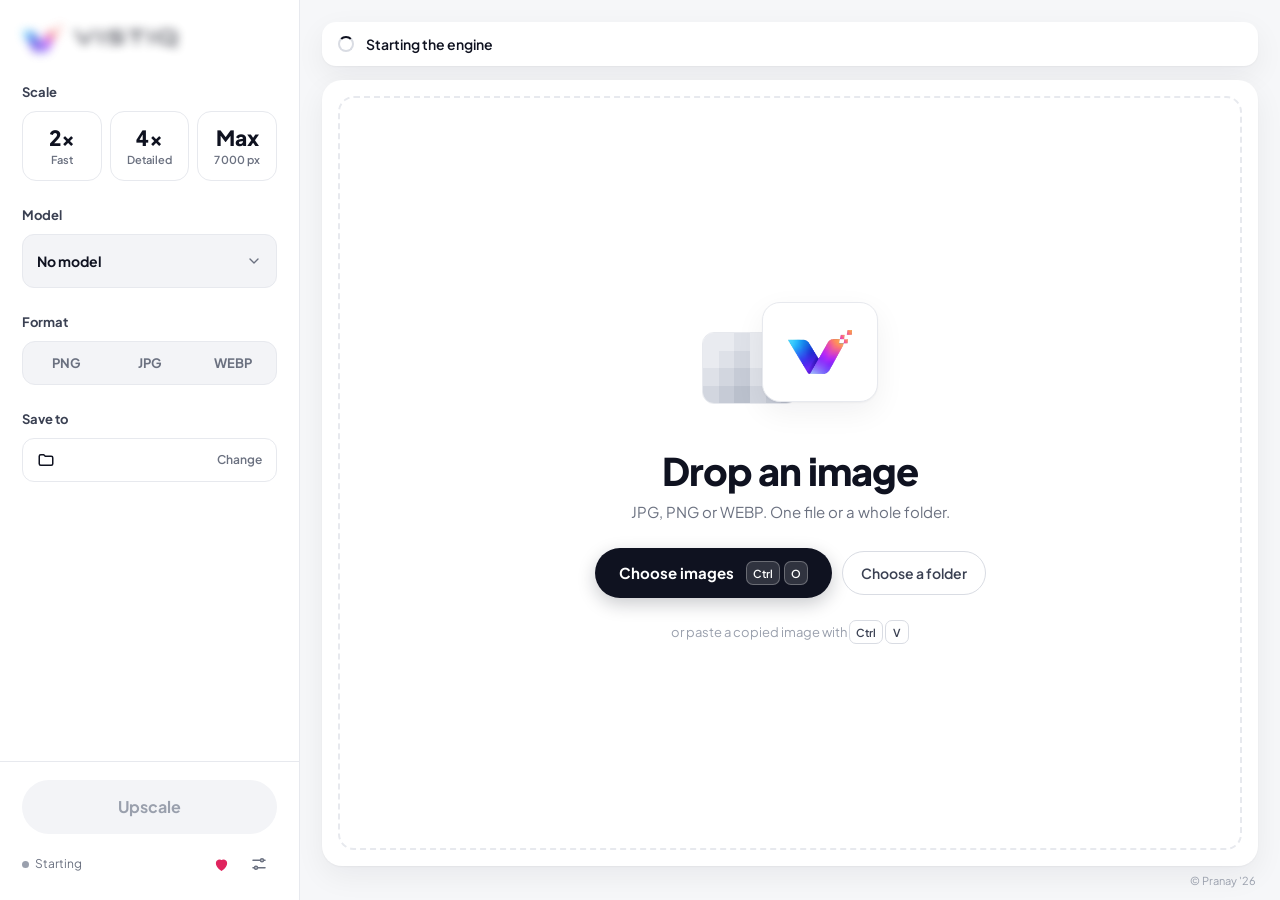
==== commit 57c55072: "Vistiq Studio: image generation next to the upscaler (test build) Create (sketch/render + prompt, pr" ====
--- a/app/ui/index.html
+++ b/app/ui/index.html
@@ -288,5 +288,7 @@
 <div class="mdl-menu" id="mdl-menu" role="listbox" aria-labelledby="model-label" hidden></div>
 
 <script src="app.js"></script>
+<link rel="stylesheet" href="studio.css">
+<script src="studio.js"></script>
 </body>
 </html>
--- a/app/ui/studio.css
+++ b/app/ui/studio.css
@@ -0,0 +1,138 @@
+/* Vistiq Studio: pages around the upscaler. Only active with body.studio. */
+body.studio{display:flex}
+body.studio>.shell{flex:1;min-width:0}
+body.studio:not([data-page="upscale"])>.shell{display:none}
+.s-nav,.s-page{display:none}
+body.studio .s-nav{width:78px;flex-shrink:0;background:#fff;border-right:1px solid var(--line);display:flex;flex-direction:column;align-items:center;padding:16px 0;gap:6px}
+.s-nav .s-logo{width:34px;height:34px;border-radius:10px;background:var(--brand);margin-bottom:14px;filter:blur(1.2px)}
+.s-nav button{width:62px;padding:8px 0;border-radius:12px;display:flex;flex-direction:column;align-items:center;gap:4px;font-size:10.5px;font-weight:700;color:var(--dim)}
+.s-nav button:hover{background:var(--field);color:var(--ink)}
+.s-nav button svg{width:22px;height:22px;fill:none;stroke:currentColor;stroke-width:1.8;stroke-linecap:round;stroke-linejoin:round}
+.s-nav button.on{background:var(--ink);color:#fff}
+.s-nav .s-sp{flex:1}
+body.studio .s-page.on{display:flex;flex:1;min-width:0;height:100%}
+
+.s-rail{width:320px;flex-shrink:0;background:#fff;border-right:1px solid var(--line);display:flex;flex-direction:column}
+.s-rail-body{flex:1;overflow:auto;padding:20px 20px 8px;display:flex;flex-direction:column;gap:16px}
+.s-rail h3{margin:0;font-size:18px;font-weight:800}
+.s-label{font-size:13px;font-weight:650;color:var(--ink-2);margin-bottom:-8px;display:flex;justify-content:space-between}
+.s-label em{font-style:normal;font-weight:700;color:var(--dim)}
+.s-hint{margin:0;font-size:12px;color:var(--dim);line-height:16px}
+.s-rail-foot{padding:14px 20px 18px;border-top:1px solid var(--line);display:flex;flex-direction:column;gap:8px}
+.s-go{position:relative;height:52px;border-radius:26px;background:var(--brand);color:#fff;font-size:16px;font-weight:800;width:100%;overflow:hidden}
+.s-go:disabled{opacity:.45;cursor:default}
+.s-go .s-go-fill{position:absolute;left:0;top:0;bottom:0;background:rgba(255,255,255,.22);transition:width .4s}
+.s-go span{position:relative}
+.s-cancel{height:36px;border-radius:18px;border:1px solid var(--line);font-weight:700;font-size:13px;color:var(--ink-2)}
+.s-meta{text-align:center;font-size:12px;color:var(--dim);min-height:16px}
+.s-err{font-size:12.5px;line-height:17px;color:var(--bad);background:var(--bad-soft);border-radius:10px;padding:8px 10px}
+
+.s-slot{display:flex;gap:10px;align-items:center;padding:8px;border-radius:12px;border:1.5px dashed var(--line-2);cursor:pointer;text-align:left;width:100%;background:none}
+.s-slot:hover,.s-slot.drag{border-color:var(--ink);background:var(--field)}
+.s-slot img{width:86px;height:54px;object-fit:cover;border-radius:8px;border:1px solid var(--line);flex-shrink:0}
+.s-slot span{display:flex;flex-direction:column;font-size:13px;font-weight:700;min-width:0}
+.s-slot span b{white-space:nowrap;overflow:hidden;text-overflow:ellipsis}
+.s-slot small{font-size:11.5px;font-weight:400;color:var(--dim);line-height:15px}
+.s-slot.empty{justify-content:center;height:70px;color:var(--dim);font-size:13px;font-weight:600}
+
+.s-prompt{width:100%;box-sizing:border-box;padding:10px 12px;border-radius:12px;background:var(--field);border:1px solid var(--line);font:13px/18px var(--font);color:var(--ink);min-height:84px;resize:vertical;user-select:text}
+.s-prompt:focus{outline:none;border-color:var(--ink)}
+.s-presets{display:flex;flex-wrap:wrap;gap:6px}
+.s-presets button{padding:5px 11px;border-radius:14px;background:var(--field);border:1px solid var(--line);font-size:12px;font-weight:700;color:var(--ink-2)}
+.s-presets button:hover{border-color:var(--line-2)}
+.s-presets button.on{background:var(--ink);color:#fff;border-color:var(--ink)}
+.s-seg{display:grid;grid-auto-flow:column;grid-auto-columns:1fr;gap:4px;padding:4px;border-radius:12px;background:var(--field);border:1px solid var(--line)}
+.s-seg button{height:34px;border-radius:9px;font-size:12.5px;font-weight:700;color:var(--dim)}
+.s-seg button.on{background:#fff;color:var(--ink);box-shadow:0 1px 3px rgba(15,18,32,.12)}
+.s-range{width:100%;accent-color:var(--ink);margin:6px 0 0}
+.s-ends{display:flex;justify-content:space-between;font-size:11.5px;color:var(--dim);margin-top:-12px}
+.s-select{width:100%;height:42px;padding:0 12px;border-radius:12px;background:var(--field);border:1px solid var(--line);font:600 13px var(--font);color:var(--ink)}
+
+.s-stage{flex:1;min-width:0;padding:22px;display:flex;flex-direction:column;gap:12px;position:relative}
+.s-ttl{font-size:20px;font-weight:800;display:flex;flex-direction:column;padding-right:280px;min-height:46px}
+.s-ttl small{font-size:12.5px;font-weight:600;color:var(--dim)}
+.s-acts{position:absolute;top:22px;right:22px;display:flex;gap:8px}
+.s-acts button,.s-btn{padding:9px 16px;border-radius:20px;border:1px solid var(--line);background:#fff;font-weight:700;font-size:13px;color:var(--ink)}
+.s-acts button:hover,.s-btn:hover{border-color:var(--line-2)}
+.s-acts button.p,.s-btn.p{background:var(--ink);color:#fff;border-color:var(--ink)}
+.s-acts button:disabled{opacity:.4}
+.s-view{flex:1;border-radius:20px;overflow:hidden;background:#ECEEF2;position:relative;min-height:0}
+.s-fit{position:absolute}
+.s-fit img,.s-fit canvas{position:absolute;inset:0;width:100%;height:100%;display:block}
+.s-fit canvas{cursor:none;touch-action:none}
+.s-empty{position:absolute;inset:0;display:flex;flex-direction:column;align-items:center;justify-content:center;gap:6px;color:var(--dim);font-size:14px;font-weight:600;text-align:center;padding:20px}
+.s-empty b{font-size:18px;color:var(--ink)}
+.s-tag{position:absolute;top:12px;left:12px;padding:4px 10px;border-radius:12px;background:rgba(15,18,32,.78);color:#fff;font-size:11.5px;font-weight:800;pointer-events:none}
+.s-tag.r{left:auto;right:12px}
+.s-busy{position:absolute;left:50%;bottom:16px;transform:translateX(-50%);padding:8px 16px;border-radius:18px;background:rgba(15,18,32,.82);color:#fff;font-size:12.5px;font-weight:700;display:flex;gap:10px;align-items:center}
+.s-busy i{display:block;width:120px;height:4px;border-radius:2px;background:rgba(255,255,255,.25);overflow:hidden}
+.s-busy i b{display:block;height:100%;background:var(--brand);transition:width .4s}
+.s-ring{position:absolute;border-radius:50%;box-shadow:0 0 0 2px #fff,0 0 0 3.5px rgba(15,18,32,.5);pointer-events:none;transform:translate(-50%,-50%)}
+.s-tools{position:absolute;top:14px;left:50%;transform:translateX(-50%);display:flex;align-items:center;gap:4px;padding:5px;border-radius:16px;background:rgba(255,255,255,.96);box-shadow:0 6px 20px rgba(15,18,32,.18);z-index:2}
+.s-tools button{height:34px;padding:0 12px;border-radius:11px;display:flex;align-items:center;gap:6px;font-size:12.5px;font-weight:700;color:var(--ink-2)}
+.s-tools button:hover{background:var(--field)}
+.s-tools button.on{background:var(--ink);color:#fff}
+.s-tools svg{width:16px;height:16px;fill:none;stroke:currentColor;stroke-width:2;stroke-linecap:round;stroke-linejoin:round}
+.s-tools label{display:flex;align-items:center;gap:8px;padding:0 8px;font-size:12px;font-weight:700;color:var(--dim)}
+.s-tools input{width:90px;accent-color:var(--ink)}
+.s-tools .sep{width:1px;height:22px;background:var(--line);margin:0 2px}
+.s-maskhint{position:absolute;bottom:14px;left:50%;transform:translateX(-50%);padding:7px 14px;border-radius:16px;background:rgba(15,18,32,.8);color:#fff;font-size:12.5px;font-weight:700;pointer-events:none;white-space:nowrap}
+
+.s-vars{display:flex;gap:10px;align-items:center;min-height:66px;overflow-x:auto}
+.s-vars img{width:112px;height:63px;object-fit:cover;border-radius:12px;border:2px solid transparent;cursor:pointer;flex-shrink:0}
+.s-vars img.sel{border-color:var(--ink)}
+.s-vars .s-ph{width:112px;height:63px;border-radius:12px;background:linear-gradient(90deg,#E6E8ED,#F2F3F6,#E6E8ED);background-size:200% 100%;animation:s-shim 1.2s linear infinite;flex-shrink:0}
+@keyframes s-shim{to{background-position:-200% 0}}
+.s-more{height:63px;padding:0 16px;border-radius:12px;border:2px dashed var(--line-2);display:flex;align-items:center;font-size:13px;font-weight:700;color:var(--dim);flex-shrink:0}
+.s-more:hover{border-color:var(--ink);color:var(--ink)}
+.s-refine{display:flex;gap:8px}
+.s-refine input{flex:1;padding:11px 14px;border-radius:14px;background:#fff;border:1px solid var(--line);font:13px var(--font);color:var(--ink);user-select:text}
+.s-refine input:focus{outline:none;border-color:var(--ink)}
+.s-refine button{padding:0 18px;border-radius:14px;background:var(--ink);color:#fff;font-weight:700}
+.s-refine button:disabled{opacity:.4}
+.s-twin{display:grid;grid-template-columns:1fr 1fr;gap:12px;height:150px;flex-shrink:0}
+.s-twin .box{border-radius:16px;overflow:hidden;position:relative;background:#ECEEF2}
+.s-twin img{width:100%;height:100%;object-fit:cover;display:block}
+
+.s-scroll{flex:1;overflow:auto;padding:26px 28px;display:flex;flex-direction:column;gap:14px;position:relative}
+.s-scroll .s-ttl{font-size:24px;padding-right:200px}
+.s-scroll .s-acts{top:28px;right:28px}
+.s-filters{display:flex;gap:6px;flex-wrap:wrap}
+.s-filters button{padding:6px 12px;border-radius:14px;background:#fff;border:1px solid var(--line);font-size:12.5px;font-weight:700;color:var(--dim)}
+.s-filters button.on{background:var(--ink);color:#fff;border-color:var(--ink)}
+.s-grid{display:grid;grid-template-columns:repeat(auto-fill,minmax(210px,1fr));gap:12px}
+.s-card{background:#fff;border-radius:14px;overflow:hidden;box-shadow:0 2px 8px rgba(15,18,32,.07);position:relative}
+.s-card img{width:100%;height:130px;object-fit:cover;display:block;background:#ECEEF2}
+.s-card .s-cap{padding:8px 10px;font-size:12px;font-weight:700;display:flex;justify-content:space-between;gap:8px}
+.s-card .s-cap span:first-child{white-space:nowrap;overflow:hidden;text-overflow:ellipsis}
+.s-card .s-hover{position:absolute;left:0;right:0;top:0;height:130px;display:flex;align-items:flex-end;justify-content:center;gap:6px;padding:8px;background:linear-gradient(transparent 40%,rgba(15,18,32,.55));opacity:0;transition:opacity .15s}
+.s-card:hover .s-hover{opacity:1}
+.s-card .s-hover button{padding:5px 10px;border-radius:12px;background:#fff;font-size:11.5px;font-weight:800;color:var(--ink)}
+.s-pill{padding:3px 8px;border-radius:9px;font-size:10.5px;font-weight:800;background:var(--field);color:var(--ink-2);flex-shrink:0}
+.s-none{color:var(--dim);font-size:13.5px;padding:40px 0;text-align:center}
+
+.s-sec{font-size:15px;font-weight:800;margin:8px 0 -4px}
+.s-folder{display:flex;align-items:center;gap:10px;padding:12px 14px;border-radius:12px;background:var(--field);border:1px solid var(--line);font-size:13px;text-align:left;width:100%}
+.s-folder code{flex:1;font-family:inherit;font-weight:700;word-break:break-all}
+.s-folder em{font-style:normal;font-weight:700;color:var(--ink-2)}
+.s-tree{font-size:12.5px;line-height:22px;color:var(--ink-2);padding:10px 14px;border-radius:12px;background:#fff;border:1px solid var(--line)}
+.s-list{background:#fff;border-radius:16px;padding:4px 16px;box-shadow:0 2px 8px rgba(15,18,32,.06)}
+.s-row{display:flex;align-items:center;gap:12px;padding:12px 0;border-bottom:1px solid var(--line)}
+.s-row:last-child{border:0}
+.s-row .n{flex:1;display:flex;flex-direction:column;min-width:0}
+.s-row .n b{font-size:14px}
+.s-row .n small{font-size:12px;color:var(--dim)}
+.s-ok{color:var(--ok);font-weight:700;font-size:12.5px}
+.s-miss{color:var(--bad);font-weight:700;font-size:12.5px}
+.s-link{font-weight:700;font-size:12.5px;color:var(--ink);text-decoration:underline}
+.s-bar{height:6px;border-radius:3px;background:var(--line);overflow:hidden}
+.s-bar i{display:block;height:100%;background:var(--brand);transition:width .4s}
+.s-bar.ind i{width:30%!important;animation:s-ind 1.2s ease-in-out infinite}
+@keyframes s-ind{0%{margin-left:-30%}100%{margin-left:100%}}
+.s-btns{display:flex;gap:8px;flex-wrap:wrap}
+
+.s-center{flex:1;display:flex;align-items:center;justify-content:center;overflow:auto;padding:24px}
+.s-su{width:640px;max-width:100%;background:#fff;border-radius:22px;padding:30px;box-shadow:var(--shadow);display:flex;flex-direction:column;gap:14px}
+.s-su h1{margin:0;font-size:24px}
+.s-su p{margin:0;color:var(--dim);font-size:13.5px;line-height:19px}
+.s-su .s-list{box-shadow:none;border:1px solid var(--line);padding:0 14px}
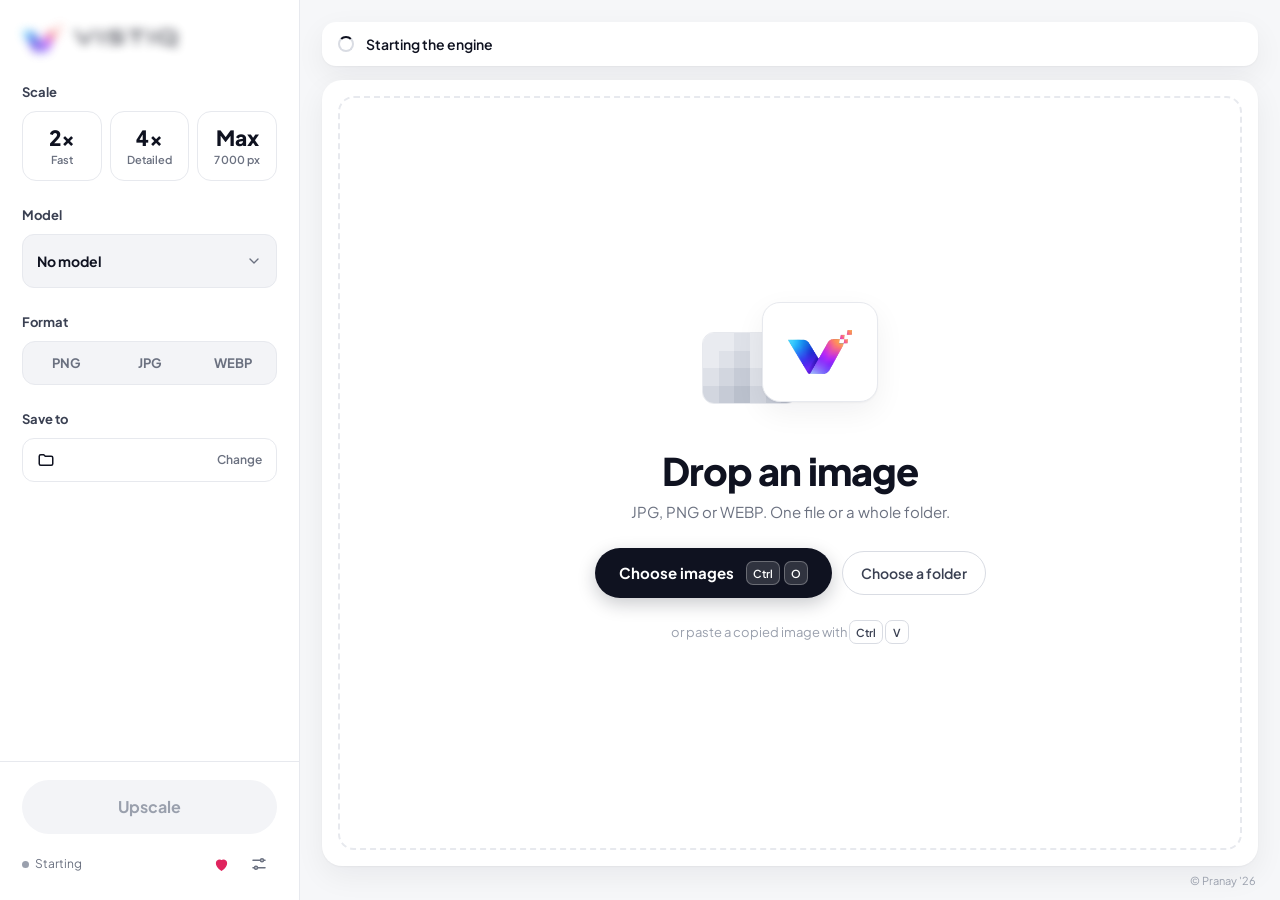
==== commit d97d4db7: "Board: Studio opens on an infinite canvas with the Live tile (Connect under it), pasted/dropped imag" ====
--- a/app/ui/index.html
+++ b/app/ui/index.html
@@ -289,6 +289,7 @@
 
 <script src="app.js"></script>
 <link rel="stylesheet" href="studio.css">
+<script src="board.js"></script>
 <script src="studio.js"></script>
 </body>
 </html>
--- a/app/ui/studio.css
+++ b/app/ui/studio.css
@@ -4,7 +4,10 @@
 body.studio:not([data-page="upscale"])>.shell{display:none}
 .s-nav,.s-page{display:none}
 body.studio .s-nav{width:78px;flex-shrink:0;background:#fff;border-right:1px solid var(--line);display:flex;flex-direction:column;align-items:center;padding:16px 0;gap:6px}
-.s-nav .s-logo{width:34px;height:34px;border-radius:10px;background:var(--brand);margin-bottom:14px;filter:blur(1.2px)}
+.s-nav .s-logo{width:44px;height:44px;margin-bottom:12px;display:flex;align-items:center;justify-content:center}
+.s-nav .s-logo img{width:40px;height:auto;filter:blur(2.5px);transition:filter .35s}
+.s-nav .s-logo:hover img{filter:none}
+body.studio .shell .rail .brand{display:none}
 .s-nav button{width:62px;padding:8px 0;border-radius:12px;display:flex;flex-direction:column;align-items:center;gap:4px;font-size:10.5px;font-weight:700;color:var(--dim)}
 .s-nav button:hover{background:var(--field);color:var(--ink)}
 .s-nav button svg{width:22px;height:22px;fill:none;stroke:currentColor;stroke-width:1.8;stroke-linecap:round;stroke-linejoin:round}
@@ -67,8 +70,8 @@
 .s-busy{position:absolute;left:50%;bottom:16px;transform:translateX(-50%);padding:8px 16px;border-radius:18px;background:rgba(15,18,32,.82);color:#fff;font-size:12.5px;font-weight:700;display:flex;gap:10px;align-items:center}
 .s-busy i{display:block;width:120px;height:4px;border-radius:2px;background:rgba(255,255,255,.25);overflow:hidden}
 .s-busy i b{display:block;height:100%;background:var(--brand);transition:width .4s}
-.s-ring{position:absolute;border-radius:50%;box-shadow:0 0 0 2px #fff,0 0 0 3.5px rgba(15,18,32,.5);pointer-events:none;transform:translate(-50%,-50%)}
-.s-tools{position:absolute;top:14px;left:50%;transform:translateX(-50%);display:flex;align-items:center;gap:4px;padding:5px;border-radius:16px;background:rgba(255,255,255,.96);box-shadow:0 6px 20px rgba(15,18,32,.18);z-index:2}
+.s-ring{position:absolute;z-index:1;border-radius:50%;box-shadow:0 0 0 2px #fff,0 0 0 3.5px rgba(15,18,32,.5);pointer-events:none;transform:translate(-50%,-50%)}
+.s-tools{position:absolute;top:12px;left:50%;transform:translateX(-50%);display:flex;align-items:center;gap:4px;padding:5px;border-radius:16px;background:rgba(255,255,255,.96);box-shadow:0 6px 20px rgba(15,18,32,.18);z-index:2}
 .s-tools button{height:34px;padding:0 12px;border-radius:11px;display:flex;align-items:center;gap:6px;font-size:12.5px;font-weight:700;color:var(--ink-2)}
 .s-tools button:hover{background:var(--field)}
 .s-tools button.on{background:var(--ink);color:#fff}
@@ -76,7 +79,7 @@
 .s-tools label{display:flex;align-items:center;gap:8px;padding:0 8px;font-size:12px;font-weight:700;color:var(--dim)}
 .s-tools input{width:90px;accent-color:var(--ink)}
 .s-tools .sep{width:1px;height:22px;background:var(--line);margin:0 2px}
-.s-maskhint{position:absolute;bottom:14px;left:50%;transform:translateX(-50%);padding:7px 14px;border-radius:16px;background:rgba(15,18,32,.8);color:#fff;font-size:12.5px;font-weight:700;pointer-events:none;white-space:nowrap}
+.s-maskhint{position:absolute;bottom:10px;left:50%;transform:translateX(-50%);padding:7px 14px;border-radius:16px;background:rgba(15,18,32,.8);color:#fff;font-size:12.5px;font-weight:700;pointer-events:none;white-space:nowrap}
 
 .s-vars{display:flex;gap:10px;align-items:center;min-height:66px;overflow-x:auto}
 .s-vars img{width:112px;height:63px;object-fit:cover;border-radius:12px;border:2px solid transparent;cursor:pointer;flex-shrink:0}
@@ -105,9 +108,10 @@
 .s-card img{width:100%;height:130px;object-fit:cover;display:block;background:#ECEEF2}
 .s-card .s-cap{padding:8px 10px;font-size:12px;font-weight:700;display:flex;justify-content:space-between;gap:8px}
 .s-card .s-cap span:first-child{white-space:nowrap;overflow:hidden;text-overflow:ellipsis}
-.s-card .s-hover{position:absolute;left:0;right:0;top:0;height:130px;display:flex;align-items:flex-end;justify-content:center;gap:6px;padding:8px;background:linear-gradient(transparent 40%,rgba(15,18,32,.55));opacity:0;transition:opacity .15s}
+.s-card .s-hover{position:absolute;left:0;right:0;top:0;height:130px;box-sizing:border-box;display:grid;grid-template-columns:1fr 1fr;align-content:end;gap:6px;padding:8px;background:linear-gradient(transparent 20%,rgba(15,18,32,.6));opacity:0;transition:opacity .15s}
 .s-card:hover .s-hover{opacity:1}
-.s-card .s-hover button{padding:5px 10px;border-radius:12px;background:#fff;font-size:11.5px;font-weight:800;color:var(--ink)}
+.s-card .s-hover button{height:28px;padding:0 6px;border-radius:10px;background:#fff;font-size:11.5px;font-weight:800;color:var(--ink);white-space:nowrap;overflow:hidden;text-overflow:ellipsis}
+.s-card .s-hover button:hover{background:var(--field)}
 .s-pill{padding:3px 8px;border-radius:9px;font-size:10.5px;font-weight:800;background:var(--field);color:var(--ink-2);flex-shrink:0}
 .s-none{color:var(--dim);font-size:13.5px;padding:40px 0;text-align:center}
 
@@ -136,3 +140,237 @@
 .s-su h1{margin:0;font-size:24px}
 .s-su p{margin:0;color:var(--dim);font-size:13.5px;line-height:19px}
 .s-su .s-list{box-shadow:none;border:1px solid var(--line);padding:0 14px}
+.s-ring[hidden]{display:none}
+.s-steps{margin:0;padding-left:20px;display:flex;flex-direction:column;gap:10px;font-size:13.5px;color:var(--ink-2)}
+.s-steps li{padding-left:4px}
+.s-adv{display:flex;flex-direction:column;gap:10px}
+.s-adv summary{font-size:15px;font-weight:800;cursor:pointer;margin:8px 0 6px}
+.s-adv[open]>*:not(summary){margin-bottom:10px}
+.s-tiers{display:grid;grid-template-columns:repeat(auto-fit,minmax(180px,1fr));gap:10px}
+.s-tier{display:flex;flex-direction:column;gap:4px;text-align:left;padding:14px 16px;border-radius:14px;border:1.5px solid var(--line);background:#fff}
+.s-tier:hover{border-color:var(--line-2)}
+.s-tier.on{border-color:var(--ink);box-shadow:0 0 0 1px var(--ink)}
+.s-tier b{font-size:15px;display:flex;justify-content:space-between;gap:8px}
+.s-tier small{font-size:12.5px;line-height:17px;color:var(--dim)}
+.s-tier em{font-style:normal;font-size:12px;font-weight:700;color:var(--ink-2);margin-top:4px}
+.s-fit canvas.sel{cursor:crosshair}
+.s-ps{margin-top:-6px}
+.s-ps-on{display:flex;align-items:center;gap:10px;padding:10px 12px;border-radius:12px;background:var(--field);border:1px solid var(--line)}
+.s-ps-on span:nth-child(2){flex:1;display:flex;flex-direction:column;font-size:13px;min-width:0}
+.s-ps-on small{font-size:11.5px;color:var(--dim);line-height:15px}
+.s-live-dot{width:9px;height:9px;border-radius:50%;background:#E5484D;box-shadow:0 0 0 0 rgba(229,72,77,.5);animation:s-pulse 1.6s infinite;flex-shrink:0}
+@keyframes s-pulse{70%{box-shadow:0 0 0 8px rgba(229,72,77,0)}100%{box-shadow:0 0 0 0 rgba(229,72,77,0)}}
+.s-upd{display:flex;align-items:center;gap:12px;padding:14px 16px;border-radius:16px;background:#fff;box-shadow:0 2px 8px rgba(15,18,32,.06);flex-wrap:wrap}
+.s-upd .n{flex:1;display:flex;flex-direction:column}
+.s-upd b{font-size:14px}
+.s-upd small{font-size:12px;color:var(--dim)}
+.s-imp{display:flex;align-items:center;gap:10px;margin-top:-8px}
+.s-imp>button{padding:6px 12px;border-radius:14px;background:var(--field);border:1px solid var(--line);font-size:12.5px;font-weight:700;color:var(--ink)}
+.s-imp>button:hover{border-color:var(--ink)}
+.s-imp>button:disabled{opacity:.5}
+.s-imp span{font-size:12px;color:var(--dim)}
+.m-hw{display:flex;gap:8px;flex-wrap:wrap}.m-hw span{padding:4px 10px;border-radius:10px;background:var(--field);border:1px solid var(--line);font-size:12px;font-weight:700;color:var(--ink-2)}
+.m-src{display:grid;grid-template-columns:1fr 1fr;gap:4px;padding:4px;border-radius:12px;background:var(--field);border:1px solid var(--line)}
+.m-src button{height:36px;border-radius:9px;font-size:12.5px;font-weight:700;color:var(--dim);display:flex;align-items:center;justify-content:center;gap:7px}
+.m-src button.on{background:#fff;color:var(--ink);box-shadow:0 1px 3px rgba(15,18,32,.12)}
+.m-dot{flex:0 0 8px;width:8px;height:8px;border-radius:50%;background:#E5484D;box-shadow:0 0 0 3px rgba(229,72,77,.18)}
+.m-dot.g{background:#9AA0AD;box-shadow:none}
+.m-card{display:flex;gap:10px;align-items:center;padding:8px;border-radius:12px;border:1.5px solid var(--line);background:#fff}
+.m-card img{width:86px;height:54px;object-fit:cover;border-radius:8px;border:1px solid var(--line)}
+.m-card span{display:flex;flex-direction:column;font-size:13px;font-weight:700;flex:1;min-width:0}
+.m-card small{font-size:11.5px;font-weight:400;color:var(--dim);line-height:15px}
+.m-apps{display:flex;gap:6px;flex-wrap:wrap}
+.m-apps button{display:flex;align-items:center;gap:6px;padding:6px 11px;border-radius:14px;background:var(--field);border:1px solid var(--line);font-size:12px;font-weight:700;color:var(--ink-2)}
+.m-apps button.on{background:var(--ink);color:#fff;border-color:var(--ink)}
+.m-ico{width:16px;height:16px;border-radius:4px;display:inline-flex;align-items:center;justify-content:center;font-size:9px;font-weight:900;color:#fff}
+.ps{background:#001E36;color:#31A8FF!important}.af{background:#1B1B2F;color:#7F8CFF!important}.wn{background:#6B7180}
+.m-back{display:flex;align-items:center;gap:10px;padding:9px 12px;border-radius:12px;background:#FFF4F4;border:1px solid #F6D2D3;font-size:12.5px}
+.m-back span:not(.m-dot){flex:1;line-height:16px}.m-back b{font-weight:800}
+.m-back button{padding:6px 12px;border-radius:12px;background:var(--ink);color:#fff;font-weight:700;font-size:12px;white-space:nowrap}
+.m-card .s-link{flex-shrink:0}
+#c-ps{display:flex;flex-direction:column;gap:10px}
+#c-ps:empty{display:none}
+.s-col{display:flex;flex-direction:column;gap:14px}
+.s-up{background:#fff;border-radius:16px;padding:18px 20px;box-shadow:0 2px 8px rgba(15,18,32,.06);display:flex;flex-direction:column;gap:6px}
+.s-up .group{margin:0 0 12px}
+.s-nav .s-heart{width:44px;height:44px;border-radius:50%;margin-bottom:6px;display:flex;align-items:center;justify-content:center;background:none}
+.s-nav .s-heart:hover{background:#FDECF1}
+.s-nav .s-heart svg{width:22px;height:22px;fill:#E0245E;stroke:#E0245E}
+@keyframes s-beat{0%,100%{transform:scale(1)}12%{transform:scale(1.14)}24%{transform:scale(1)}36%{transform:scale(1.1)}48%{transform:scale(1)}}
+.s-prompt{padding-right:44px}
+.s-imp{position:relative;height:0;margin:0}
+.s-imp>button{position:absolute;right:8px;top:-50px;width:34px;height:34px;padding:0;border-radius:10px;background:#fff;border:1px solid var(--line);font-size:16px;line-height:1;box-shadow:0 1px 3px rgba(15,18,32,.08)}
+.s-imp>button.busy{animation:s-spin 1s linear infinite}
+@keyframes s-spin{to{transform:rotate(360deg)}}
+.s-imp span{position:absolute;right:48px;top:-44px;font-size:11.5px;background:rgba(255,255,255,.9);padding:2px 6px;border-radius:6px}
+.s-imp span:empty{display:none}
+
+/* Create panel, roomier */
+.s-rail-body{gap:22px;padding:22px 22px 10px}
+.s-label{font-size:11.5px;font-weight:750;color:var(--dim);text-transform:uppercase;letter-spacing:.06em;margin-bottom:9px}
+.s-label em{text-transform:none;letter-spacing:0}
+.s-rail-body>div>.s-label,.s-rail-body>.s-label{margin-bottom:9px}
+.s-slim{border:none;padding:0;margin-top:10px;height:auto;gap:12px}
+.s-slim.empty{border:1.5px dashed var(--line-2);height:56px;padding:0 12px}
+.s-slim img{width:64px;height:40px}
+.s-slim:hover{background:none}
+#c-ps{margin-top:10px}
+.s-tiles4{display:grid;grid-template-columns:1fr 1fr;gap:8px}
+.s-tiles4 button{height:50px;border-radius:12px;border:1.5px solid var(--line);display:flex;align-items:center;gap:10px;padding:0 12px;font-size:13px;font-weight:700;color:var(--ink-2);text-align:left;background:#fff}
+.s-tiles4 button svg{width:20px;height:20px;flex-shrink:0;fill:none;stroke:currentColor;stroke-width:1.8;stroke-linecap:round;stroke-linejoin:round}
+.s-tiles4 button:hover{border-color:var(--line-2)}
+.s-tiles4 button.on{border-color:var(--ink);background:var(--field);color:var(--ink)}
+.s-pbox{border-radius:14px;border:1px solid var(--line);background:var(--field);overflow:hidden}
+.s-pbox:focus-within{border-color:var(--ink)}
+.s-pbox .s-prompt{border:none;background:none;border-radius:0;padding:12px 14px;min-height:70px;resize:none}
+.s-pbar{display:flex;align-items:center;gap:10px;padding:6px 8px;border-top:1px solid var(--line);background:#fff}
+.s-pbar[hidden]{display:none}
+.s-impb{height:30px;padding:0 10px;border-radius:9px;font-size:12.5px;font-weight:700;color:var(--ink);background:var(--field)}
+.s-impb:hover{background:var(--line)}
+.s-impb.busy{opacity:.6}
+.s-impn{font-size:12px;color:var(--dim)}
+.s-opts{display:flex;gap:18px;align-items:flex-start}
+.s-k{flex:1;min-width:0}
+.s-k .s-range{margin:2px 0 0}
+.s-step{display:flex;align-items:center;border:1px solid var(--line);border-radius:10px;height:36px;background:#fff}
+.s-step button{width:32px;height:100%;font-size:16px;font-weight:800;color:var(--dim)}
+.s-step button:hover{color:var(--ink)}
+.s-step b{width:22px;text-align:center;font-size:14px}
+.s-paintbtn{position:absolute;top:12px;right:12px;z-index:3;height:34px;padding:0 13px;border-radius:17px;background:rgba(255,255,255,.96);display:flex;align-items:center;gap:6px;font-size:12.5px;font-weight:700;color:var(--ink);box-shadow:0 2px 8px rgba(15,18,32,.15)}
+.s-paintbtn svg{width:15px;height:15px;fill:none;stroke:currentColor;stroke-width:2;stroke-linecap:round;stroke-linejoin:round}
+.s-paintbtn.on{background:var(--ink);color:#fff}
+.s-x{width:38px;padding:0!important;font-size:20px!important;line-height:1}
+.s-tilewrap{position:relative;flex-shrink:0}
+.s-tilewrap em{position:absolute;left:6px;bottom:6px;padding:2px 7px;border-radius:8px;background:rgba(15,18,32,.75);color:#fff;font:700 10.5px var(--font);font-style:normal}
+.s-tilewrap em.live{background:#E5484D}
+.s-earlier{height:63px;padding:0 14px;border-radius:12px;background:var(--field);border:1px solid var(--line);font-size:12.5px;font-weight:700;color:var(--dim);flex-shrink:0}
+.s-earlier:hover{color:var(--ink)}
+.s-old img{opacity:.7}
+.s-old img:hover,.s-old img.sel{opacity:1}
+/* the live dot breathes, like a recording light */
+.s-tilewrap em .ld{display:inline-block;width:6px;height:6px;border-radius:50%;background:#fff;margin-right:4px;vertical-align:1px;animation:s-blink 1.6s ease-in-out infinite}
+@keyframes s-blink{0%,100%{opacity:1}50%{opacity:.25}}
+.m-dot:not(.g){animation:s-pulse 1.6s infinite}
+@media (prefers-reduced-motion: reduce){.m-dot,.s-live-dot,.s-tilewrap em .ld{animation:none}}
+.s-ends2{display:flex;justify-content:space-between;font-size:11px;color:var(--faint);margin-top:2px}
+.s-tools button.done{background:var(--ink);color:#fff}
+.s-tools button.done:hover{background:#2a2f3f}
+.s-under{display:flex;align-items:center;gap:12px;min-height:66px}
+.s-under .s-vars{flex:1;min-width:0}
+.s-acts2{display:flex;gap:8px;flex-shrink:0}
+.s-acts2 .s-btn:disabled{opacity:.4}
+.s-stage .s-ttl{padding-right:0}
+/* nothing in the panel gets squeezed; the panel scrolls instead */
+.s-rail-body>*{flex-shrink:0}
+
+/* compact Settings */
+#p-settings .s-scroll{gap:10px;padding:20px 24px}
+#p-settings .s-scroll>*{max-width:720px;width:100%;margin-left:auto;margin-right:auto;box-sizing:border-box}
+#p-settings .s-col{display:flex;flex-direction:column;gap:10px}
+#p-settings .s-ttl{font-size:20px;min-height:0;padding-right:0}
+#p-settings .s-sec{font-size:13px;margin-top:6px;margin-bottom:-2px}
+#p-settings .s-upd{padding:10px 14px;border-radius:12px}
+#p-settings .s-folder{padding:8px 12px;border-radius:10px}
+#p-settings .s-list{padding:0 14px;border-radius:12px}
+#p-settings .s-row{padding:8px 0;gap:10px}
+#p-settings .s-row .n b{font-size:13px}
+#p-settings .s-row .n small{font-size:11.5px}
+#p-settings .s-btn{height:30px;font-size:12px;padding:0 12px}
+#p-settings .s-up{padding:12px 14px;border-radius:12px}
+
+/* Finishing pass: its own little card with room to breathe */
+.s-fin{background:var(--field);border:1px solid var(--line);border-radius:14px;padding:14px 14px 10px;display:flex;flex-direction:column;gap:10px}
+.s-fin .s-label{margin-bottom:0}
+.s-fin-hint{margin:-4px 0 2px;font-size:12px;line-height:16px;color:var(--dim)}
+.s-fin .s-select{background:#fff}
+.s-fin-row{display:flex;justify-content:space-between;align-items:baseline;font-size:12.5px;font-weight:650;color:var(--ink-2);margin-top:4px}
+.s-fin-row em{font-style:normal;font-weight:700;color:var(--dim)}
+.s-fin .s-range{margin:0}
+
+/* small message at the bottom (e.g. "Placed in Photoshop") */
+.s-toast{position:fixed;left:50%;bottom:24px;transform:translate(-50%,20px);background:#14161f;color:#fff;font-size:13px;font-weight:650;padding:10px 16px;border-radius:12px;box-shadow:0 8px 24px rgba(0,0,0,.18);opacity:0;pointer-events:none;transition:opacity .2s,transform .2s;z-index:50;max-width:70vw}
+.s-toast.on{opacity:1;transform:translate(-50%,0)}
+.s-acts2 .s-btn .m-ico{margin-right:6px;vertical-align:-1px}
+
+/* a thin divider: the Live/Original tile stands apart from the results, results apart from earlier ones */
+.s-vars .s-div{width:1px;align-self:stretch;margin:8px 6px;background:var(--line);flex-shrink:0}
+
+/* Photoshop selection: the area that will change, tinted over the live picture */
+.s-selov{position:absolute;inset:0;background:rgba(138,43,242,.35);-webkit-mask-size:100% 100%;mask-size:100% 100%;pointer-events:none}
+.s-selnote{display:flex;align-items:center;gap:8px;margin-top:8px;padding:8px 10px;border-radius:10px;background:#F4EEFF;border:1px solid #E4D6FF;font-size:12.5px}
+.s-selnote span:nth-child(2){flex:1}
+.s-selsw{width:10px;height:10px;border-radius:3px;background:#8A2BF2;flex-shrink:0}
+
+/* Watch it develop: the engine's step pictures over the frozen sketch */
+.s-fit .s-dev{position:absolute;inset:0;width:100%;height:100%;object-fit:cover;transition:opacity .4s}
+/* Sketch tile while creating: fills in colour, left to right, with a gradient bar */
+.s-vars .s-fillt{position:relative;width:112px;height:63px;border-radius:12px;overflow:hidden;flex-shrink:0;cursor:pointer}
+.s-vars .s-fillt>img{filter:grayscale(.7) brightness(1.04);border:0;border-radius:0}
+.s-vars .s-fillt .s-fillc{position:absolute;left:0;top:0;bottom:0;overflow:hidden;transition:width .4s}
+.s-vars .s-fillt .s-fillc img{width:112px;height:63px;object-fit:cover;border:0;border-radius:0;max-width:none}
+.s-vars .s-fillt .s-fillb{position:absolute;left:0;right:0;bottom:0;height:3px;background:rgba(255,255,255,.6)}
+.s-vars .s-fillt .s-fillb i{display:block;height:100%;background:linear-gradient(90deg,#4FA3F7,#7B3FF2,#E0517E,#F2A15A);transition:width .4s}
+.s-vars .s-fillt.sel{box-shadow:0 0 0 2px var(--ink)}
+
+/* 0.3.11 — calmer, consistent type across Create, Reference and Upscale */
+.s-rail-body>*{flex:0 0 auto}                       /* tall windows: nothing stretches */
+.s-slot.empty{height:64px}
+.s-rail h3{font-size:17px;font-weight:700}
+.s-go{height:46px;border-radius:23px;font-size:14px;font-weight:600;letter-spacing:.01em}
+.s-cancel{height:34px;font-size:12.5px;font-weight:600}
+.s-tiles4 button{height:44px;font-size:12.5px;font-weight:600}
+.s-tiles4 button svg{width:18px;height:18px}
+.s-seg button{font-weight:600}
+.s-impb{font-weight:600}
+/* Upscale page in Studio: same title, labels and spacing as the other pages */
+body.studio .shell .rail{width:320px;background:#fff}
+body.studio .rail-body{padding:22px 22px 10px;gap:22px}
+body.studio .rail-body::before{content:"Upscale";font-size:17px;font-weight:700;color:var(--ink);margin-bottom:-8px}
+body.studio .group legend,body.studio .group .label,body.studio .group>label{font-size:11.5px;font-weight:750;color:var(--dim);text-transform:uppercase;letter-spacing:.06em;margin-bottom:9px}
+body.studio .tile b{font-size:17px;line-height:22px;font-weight:700}
+body.studio .go{height:46px;border-radius:23px;font-size:14px;font-weight:600;box-shadow:none}
+body.studio .mdl-btn .t b{font-size:13px;font-weight:600}
+body.studio .chip{font-weight:600}
+body.studio .rail-foot{padding:14px 22px 18px;gap:8px}
+.s-rail-body>.s-label+.s-slot,.s-rail-body>.s-label+.s-seg{margin-top:-14px}
+
+/* ---- Board: the infinite canvas (0.4) ---- */
+#p-board{position:relative;overflow:hidden;background:#f7f8fb}
+.b-cv{position:absolute;inset:0;overflow:hidden;cursor:default;background-image:radial-gradient(#d3d6df 1.1px,transparent 1.2px);background-size:22px 22px;touch-action:none}
+.b-cv.grab{cursor:grabbing}
+.b-world{position:absolute;left:0;top:0;transform-origin:0 0}
+.b-world.anim .b-tile{transition:left .4s ease,top .4s ease}
+.b-links{position:absolute;left:0;top:0;width:1px;height:1px;overflow:visible;pointer-events:none}
+.b-links path{fill:none;stroke:#b5bacb;stroke-width:1.6;stroke-dasharray:5 5}
+.b-tile{position:absolute;background:#fff;border-radius:12px;box-shadow:0 6px 22px rgba(14,16,32,.11);padding:6px;user-select:none}
+.b-tile img{display:block;width:100%;border-radius:8px;pointer-events:none}
+.b-tile.sel{outline:2px solid #6d5df5}
+.b-h{display:flex;justify-content:space-between;gap:8px;padding:2px 4px 6px;font-size:12px;font-weight:500;color:var(--ink-2);white-space:nowrap;overflow:hidden}
+.b-h span{overflow:hidden;text-overflow:ellipsis}.b-h small{color:var(--dim);font-weight:400}
+.b-empty{height:160px;border-radius:8px;background:var(--field);display:flex;align-items:center;justify-content:center;color:var(--dim);font-size:12px;text-align:center;padding:10px}
+.b-live{outline:2px solid #d5d8e2}.b-live.on{outline:2px solid #22c55e}.b-live.on.sel{outline-color:#6d5df5}
+.b-dot{display:inline-block;width:8px;height:8px;border-radius:50%;background:#b8bcc8;margin-right:7px;vertical-align:1px}
+.b-live.on .b-dot{background:#22c55e;box-shadow:0 0 0 4px rgba(34,197,94,.2);animation:bpulse 2s infinite}
+@keyframes bpulse{50%{box-shadow:0 0 0 7px rgba(34,197,94,.08)}}
+.b-connect{display:flex;flex-direction:column;align-items:center;gap:6px;padding:10px 4px 4px}
+.b-connect button{height:34px;padding:0 16px;border-radius:17px;background:var(--ink);color:#fff;font-size:12.5px;font-weight:600}
+.b-connect small{font-size:11px;color:var(--dim);text-align:center;line-height:15px}
+.b-top{position:absolute;left:18px;right:18px;top:14px;display:flex;align-items:center;gap:12px;pointer-events:none}
+.b-title{font-size:17px;font-weight:700;pointer-events:auto}
+.b-tools{margin-left:auto;display:flex;gap:6px;align-items:center;background:#fff;border-radius:12px;padding:5px;box-shadow:0 4px 16px rgba(14,16,32,.1);pointer-events:auto}
+.b-tools button{height:30px;padding:0 12px;border-radius:8px;font-size:12.5px;font-weight:600;color:var(--ink-2)}
+.b-tools button:hover{background:var(--field)}
+.b-zoom{font-size:12px;color:var(--dim);padding:0 8px;min-width:44px;text-align:center}
+.b-org{position:absolute;right:18px;bottom:18px;display:flex;align-items:center;gap:7px;height:38px;padding:0 15px;border-radius:19px;background:#fff;box-shadow:0 4px 16px rgba(14,16,32,.12);font-size:12.5px;font-weight:600;color:var(--ink)}
+.b-org svg{width:16px;height:16px;fill:none;stroke:currentColor;stroke-width:1.8}
+.b-hint{position:absolute;left:50%;bottom:22px;transform:translateX(-50%);font-size:12.5px;color:var(--dim);background:#fff;padding:8px 14px;border-radius:12px;box-shadow:0 4px 16px rgba(14,16,32,.08)}
+.b-menu{position:absolute;z-index:20;min-width:200px;background:#fff;border-radius:12px;padding:5px;box-shadow:0 10px 30px rgba(14,16,32,.18);display:flex;flex-direction:column}
+.b-menu[hidden]{display:none}
+.b-menu button{text-align:left;padding:8px 11px;border-radius:8px;font-size:12.5px;color:var(--ink)}
+.b-menu button:hover{background:var(--field)}
+.b-menu hr{border:none;border-top:1px solid var(--line);margin:4px 6px}
+/* Focus view (Create / Reference): controls on the right like the board, dotted stage */
+body.studio #p-create .s-rail,body.studio #p-reference .s-rail{order:2;border-right:none;border-left:1px solid var(--line)}
+body.studio #p-create .s-stage,body.studio #p-reference .s-stage{background-color:#f7f8fb;background-image:radial-gradient(#dfe1e8 1px,transparent 1.1px);background-size:22px 22px}
+.s-back{align-self:flex-start;height:30px;padding:0 12px;border-radius:15px;background:#fff;border:1px solid var(--line);font-size:12.5px;font-weight:600;color:var(--ink-2);margin-bottom:-4px}
+.s-back:hover{border-color:var(--line-2)}
